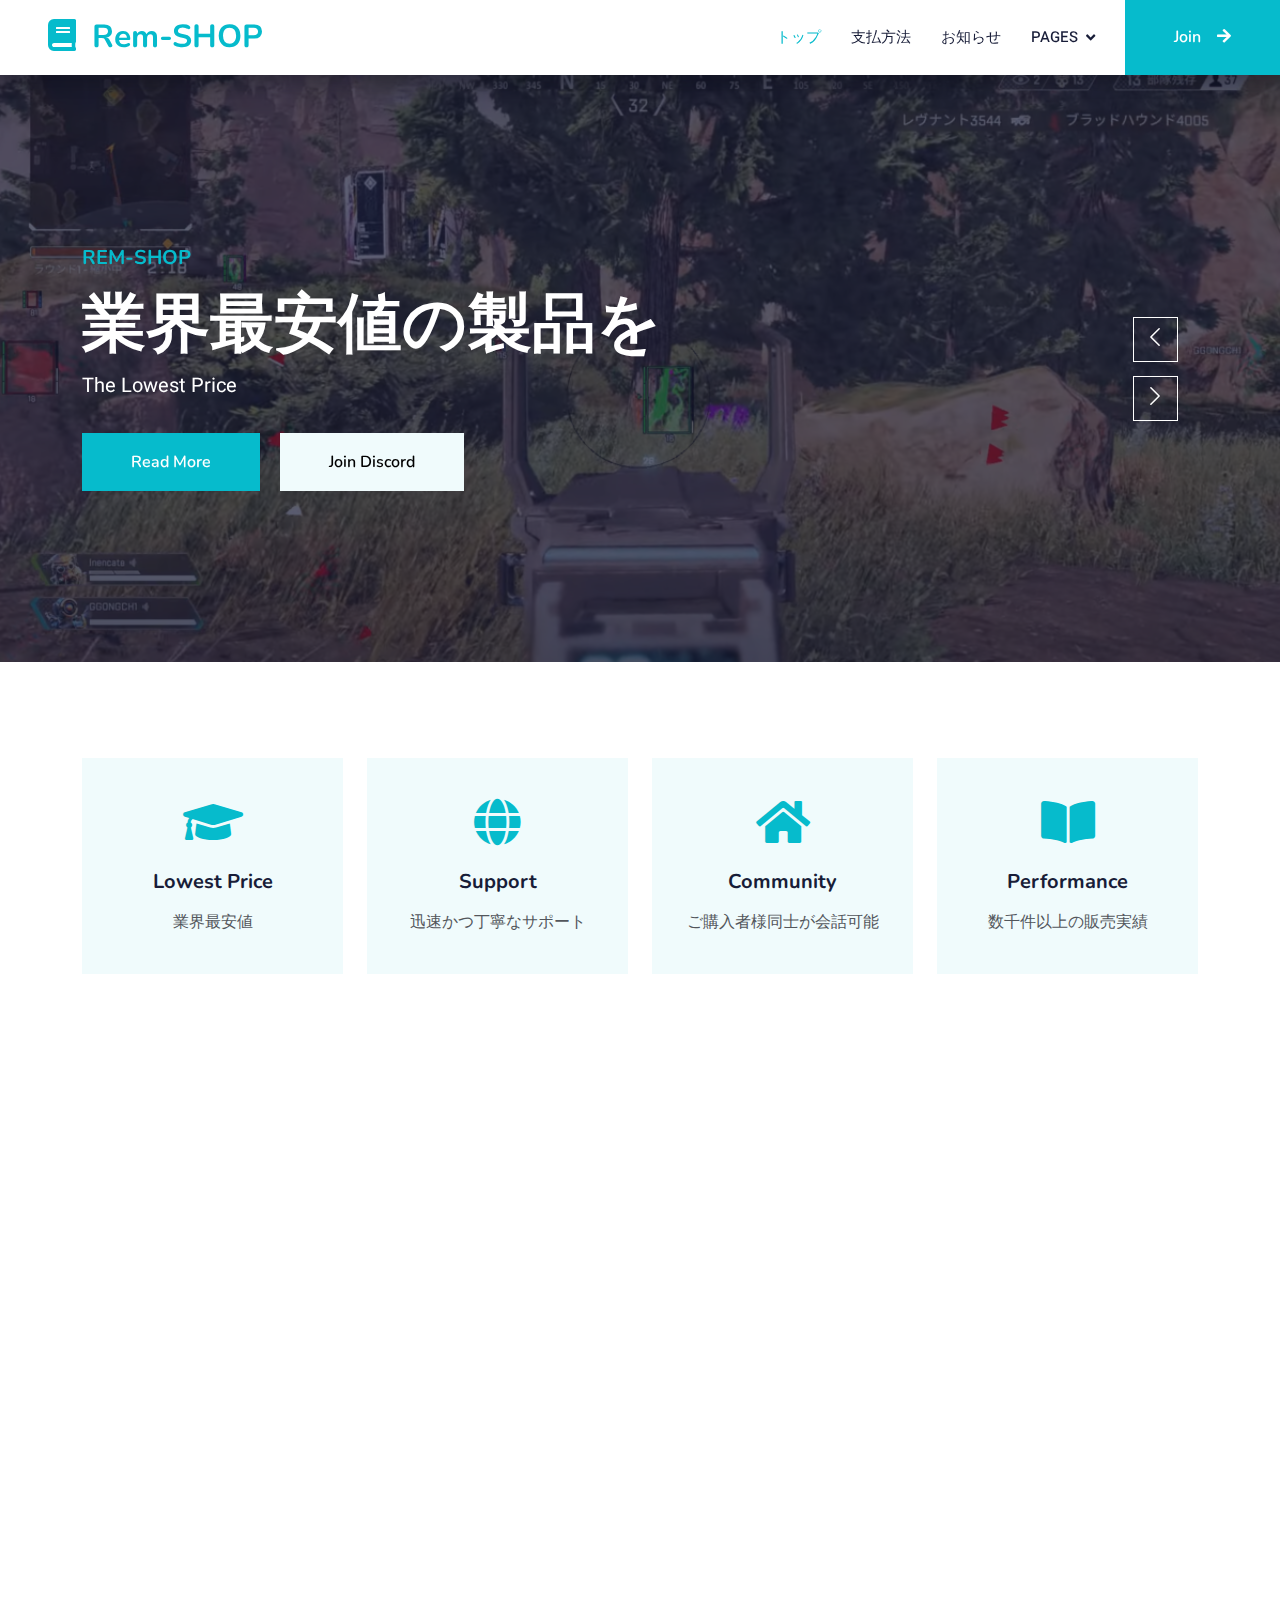
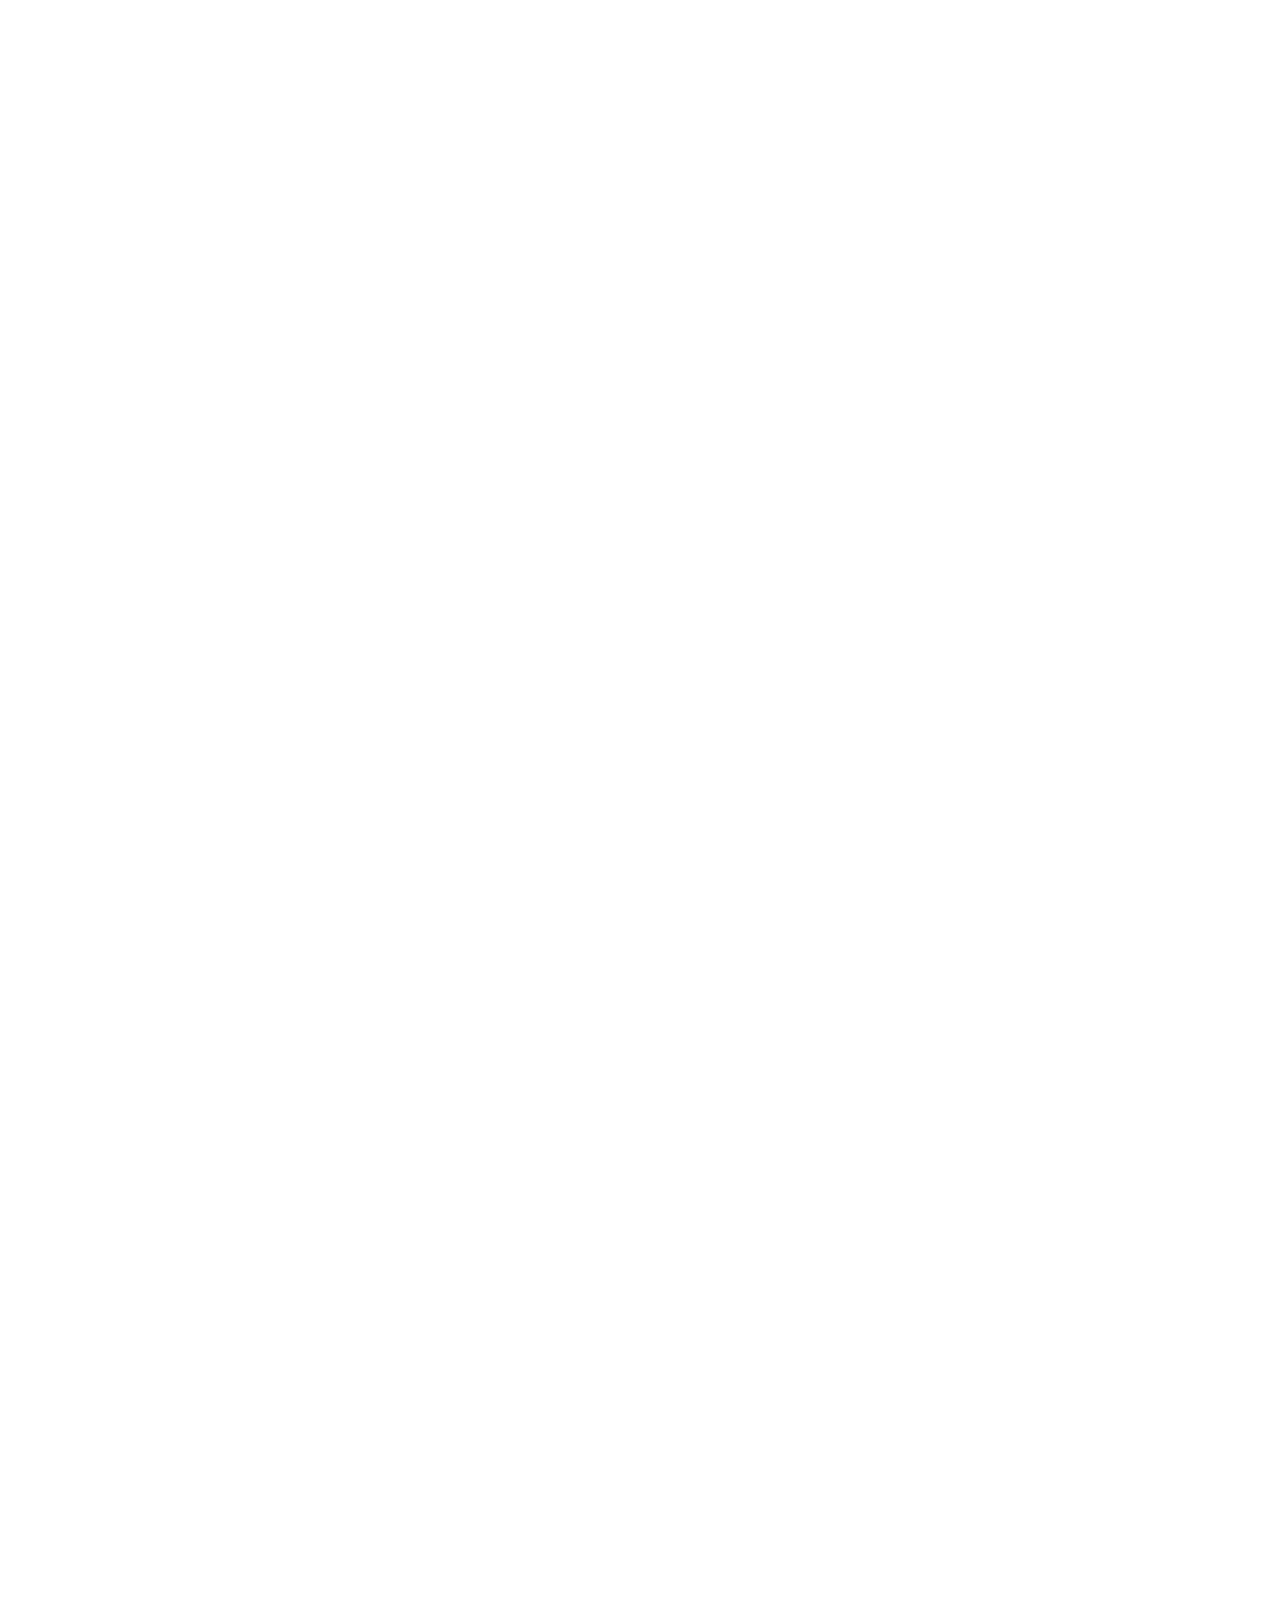
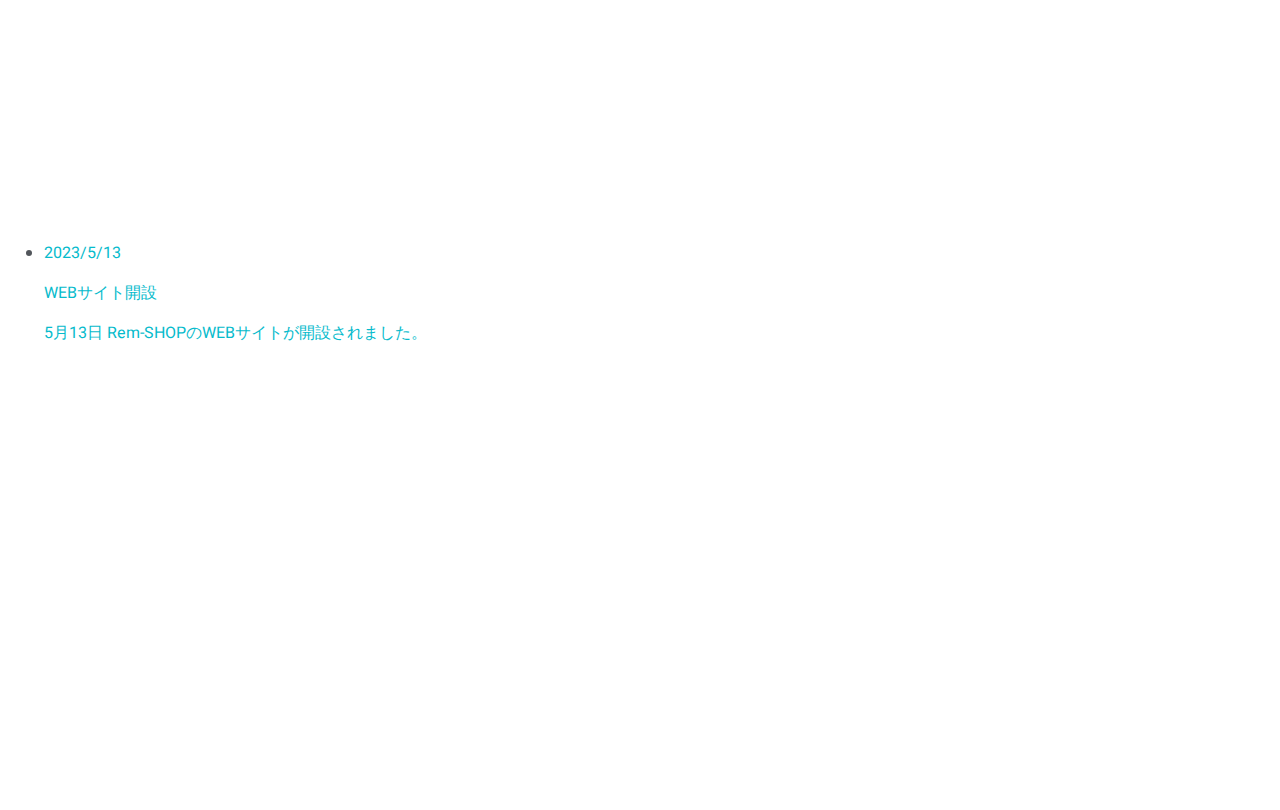
==== index.html @ 57b0377a "dada" ====
<!DOCTYPE html>
<html lang="jp">

<head>
    <meta charset="utf-8">
    <title>Rem-SHOP</title>
    <meta content="width=device-width, initial-scale=1.0" name="viewport">
    <meta content="" name="keywords">
    <meta content="" name="description">
    <!-- Favicon -->
    <link href="img/favicon.ico" rel="icon">

    <!-- Google Web Fonts -->
    <link rel="preconnect" href="https://fonts.googleapis.com">
    <link rel="preconnect" href="https://fonts.gstatic.com" crossorigin>
    <link href="https://fonts.googleapis.com/css2?family=Heebo:wght@400;500;600&family=Nunito:wght@600;700;800&display=swap" rel="stylesheet">

    <!-- Icon Font Stylesheet -->
    <link href="https://cdnjs.cloudflare.com/ajax/libs/font-awesome/5.10.0/css/all.min.css" rel="stylesheet">
    <link href="https://cdn.jsdelivr.net/npm/bootstrap-icons@1.4.1/font/bootstrap-icons.css" rel="stylesheet">

    <!-- Libraries Stylesheet -->
    <link href="lib/animate/animate.min.css" rel="stylesheet">
    <link href="lib/owlcarousel/assets/owl.carousel.min.css" rel="stylesheet">

    <!-- Customized Bootstrap Stylesheet -->
    <link href="css/bootstrap.min.css" rel="stylesheet">

    <!-- Template Stylesheet -->
    <link href="css/style.css" rel="stylesheet">
</head>

<body>
    <!-- Spinner Start -->
    <div id="spinner" class="show bg-white position-fixed translate-middle w-100 vh-100 top-50 start-50 d-flex align-items-center justify-content-center">
        <div class="spinner-border text-primary" style="width: 3rem; height: 3rem;" role="status">
            <span class="sr-only">Loading...</span>
        </div>
    </div>
    <!-- Spinner End -->


    <!-- Navbar Start -->
    <nav class="navbar navbar-expand-lg bg-white navbar-light shadow sticky-top p-0">
        <a href="index.html" class="navbar-brand d-flex align-items-center px-4 px-lg-5">
            <h2 class="m-0 text-primary"><i class="fa fa-book me-3"></i>Rem-SHOP</h2>
        </a>
        <button type="button" class="navbar-toggler me-4" data-bs-toggle="collapse" data-bs-target="#navbarCollapse">
            <span class="navbar-toggler-icon"></span>
        </button>
        <div class="collapse navbar-collapse" id="navbarCollapse">
            <div class="navbar-nav ms-auto p-4 p-lg-0">
                <a href="index.html" class="nav-item nav-link active">トップ</a>
                <a href="about.html" class="nav-item nav-link">支払方法</a>
                <a href="announcement.html" class="nav-item nav-link">お知らせ</a>
                <div class="nav-item dropdown">
                    <a href="#" class="nav-link dropdown-toggle" data-bs-toggle="dropdown">Pages</a>
                    <div class="dropdown-menu fade-down m-0">
                        <a href="team.html" class="dropdown-item">Our Team</a>
                        <a href="testimonial.html" class="dropdown-item">Testimonial</a>
                        <a href="404.html" class="dropdown-item">404 Page</a>
                    </div>
                </div>
            </div>
            <a href="https://t.co/E3mQEbNzHs" class="btn btn-primary py-4 px-lg-5 d-none d-lg-block">Join<i class="fa fa-arrow-right ms-3"></i></a>
        </div>
    </nav>
    <!-- Navbar End -->


    <!-- Carousel Start -->
    <div class="container-fluid p-0 mb-5">
        <div class="owl-carousel header-carousel position-relative">
            <div class="owl-carousel-item position-relative">
                <img class="img-fluid" src="img/20210104195201.png" alt="">
                <div class="position-absolute top-0 start-0 w-100 h-100 d-flex align-items-center" style="background: rgba(24, 29, 56, .7);">
                    <div class="container">
                        <div class="row justify-content-start">
                            <div class="col-sm-10 col-lg-8">
                                <h5 class="text-primary text-uppercase mb-3 animated slideInDown">Rem-SHOP</h5>
                                <h1 class="display-3 text-white animated slideInDown">業界最安値の製品を</h1>
                                <p class="fs-5 text-white mb-4 pb-2">The Lowest Price</p>
                                <a href="" class="btn btn-primary py-md-3 px-md-5 me-3 animated slideInLeft">Read More</a>
                                <a href="https://t.co/E3mQEbNzHs" class="btn btn-light py-md-3 px-md-5 animated slideInRight">Join Discord</a>
                            </div>
                        </div>
                    </div>
                </div>
            </div>
            <div class="owl-carousel-item position-relative">
                <img class="img-fluid" src="img/iOS.png" alt="">
                <div class="position-absolute top-0 start-0 w-100 h-100 d-flex align-items-center" style="background: rgba(24, 29, 56, .7);">
                    <div class="container">
                        <div class="row justify-content-start">
                            <div class="col-sm-10 col-lg-8">
                                <h5 class="text-primary text-uppercase mb-3 animated slideInDown">Rem-SHOP</h5>
                                <h1 class="display-3 text-white animated slideInDown">数千件以上の販売実績</h1>
                                <p class="fs-5 text-white mb-4 pb-2">Over thousands of Performances</p>
                                <a href="https://t.co/E3mQEbNzHs" class="btn btn-primary py-md-3 px-md-5 me-3 animated slideInLeft">Read More</a>
                                <a href="https://t.co/E3mQEbNzHs" class="btn btn-light py-md-3 px-md-5 animated slideInRight">Join Discord</a>
                            </div>
                        </div>
                    </div>
                </div>
            </div>
        </div>
    </div>
    <!-- Carousel End -->


    <!-- Service Start -->
    <div class="container-xxl py-5">
        <div class="container">
            <div class="row g-4">
                <div class="col-lg-3 col-sm-6 wow fadeInUp" data-wow-delay="0.1s">
                    <div class="service-item text-center pt-3">
                        <div class="p-4">
                            <i class="fa fa-3x fa-graduation-cap text-primary mb-4"></i>
                            <h5 class="mb-3">Lowest Price</h5>
                            <p>業界最安値</p>
                        </div>
                    </div>
                </div>
                <div class="col-lg-3 col-sm-6 wow fadeInUp" data-wow-delay="0.3s">
                    <div class="service-item text-center pt-3">
                        <div class="p-4">
                            <i class="fa fa-3x fa-globe text-primary mb-4"></i>
                            <h5 class="mb-3">Support</h5>
                            <p>迅速かつ丁寧なサポート</p>
                        </div>
                    </div>
                </div>
                <div class="col-lg-3 col-sm-6 wow fadeInUp" data-wow-delay="0.5s">
                    <div class="service-item text-center pt-3">
                        <div class="p-4">
                            <i class="fa fa-3x fa-home text-primary mb-4"></i>
                            <h5 class="mb-3">Community</h5>
                            <p>ご購入者様同士が会話可能</p>
                        </div>
                    </div>
                </div>
                <div class="col-lg-3 col-sm-6 wow fadeInUp" data-wow-delay="0.7s">
                    <div class="service-item text-center pt-3">
                        <div class="p-4">
                            <i class="fa fa-3x fa-book-open text-primary mb-4"></i>
                            <h5 class="mb-3">Performance</h5>
                            <p>数千件以上の販売実績</p>
                        </div>
                    </div>
                </div>
            </div>
        </div>
    </div>
    <!-- Service End -->


    <!-- About Start -->
    <div class="container-xxl py-5">
        <div class="container">
            <div class="row g-5">
                <div class="col-lg-6 wow fadeInUp" data-wow-delay="0.1s" style="min-height: 400px;">
                    <div class="position-relative h-100">
                        <img class="img-fluid position-absolute w-100 h-100" src="img/about.jpg" alt="" style="object-fit: cover;">
                    </div>
                </div>
                <div class="col-lg-6 wow fadeInUp" data-wow-delay="0.3s">
                    <h6 class="section-title bg-white text-start text-primary pe-3">Feature</h6>
                    <h1 class="mb-4">Rem SHOPへようこそ</h1>
                    <p class="mb-4">Rem-SHOPの強み</p>
                    <div class="row gy-2 gx-4 mb-4">
                        <div class="col-sm-6">
                            <p class="mb-0"><i class="fa fa-arrow-right text-primary me-2"></i>業界最安値の製品</p>
                        </div>
                        <div class="col-sm-6">
                            <p class="mb-0"><i class="fa fa-arrow-right text-primary me-2"></i>迅速な対応</p>
                        </div>
                        <div class="col-sm-6">
                            <p class="mb-0"><i class="fa fa-arrow-right text-primary me-2"></i>数千件の実績</p>
                        <div class="col-sm-6">
                        </div>
                    </div>
                    <a class="btn btn-primary py-3 px-5 mt-2" href="https://t.co/E3mQEbNzHs">Read More</a>
                </div>
            </div>
        </div>
    </div>
    <!-- About End -->


    <!-- Categories Start -->
    <div class="container-xxl py-5 category">
        <div class="container">
            <div class="text-center wow fadeInUp" data-wow-delay="0.1s">
                <h6 class="section-title bg-white text-center text-primary px-3">Type</h6>
                <h1 class="mb-5">主な製品一覧</h1>
            </div>
            <div class="row g-3">
                <div class="col-lg-7 col-md-6">
                    <div class="row g-3">
                        <div class="col-lg-12 col-md-12 wow zoomIn" data-wow-delay="0.1s">
                            <a class="position-relative d-block overflow-hidden" href="https://t.co/E3mQEbNzHs">
                                <img class="img-fluid" src="img/Cola.png" alt="">
                                <div class="bg-white text-center position-absolute bottom-0 end-0 py-2 px-3" style="margin: 1px;">
                                    <h5 class="m-0">Cola</h5>
                                    <small class="text-primary">No.1</small>
                                </div>
                            </a>
                        </div>
                        <div class="col-lg-6 col-md-12 wow zoomIn" data-wow-delay="0.3s">
                            <a class="position-relative d-block overflow-hidden" href="https://t.co/E3mQEbNzHs">
                                <img class="img-fluid" src="img/20230411_040228000_iOS.png" alt="">
                                <div class="bg-white text-center position-absolute bottom-0 end-0 py-2 px-3" style="margin: 1px;">
                                    <h5 class="m-0">Rem-Pro</h5>
                                    <small class="text-primary">High Power</small>
                                </div>
                            </a>
                        </div>
                        <div class="col-lg-6 col-md-12 wow zoomIn" data-wow-delay="0.5s">
                            <a class="position-relative d-block overflow-hidden" href="https://t.co/E3mQEbNzHs">
                                <img class="img-fluid" src="img/kl-サムネ.jpg" alt="">
                                <div class="bg-white text-center position-absolute bottom-0 end-0 py-2 px-3" style="margin: 1px;">
                                    <h5 class="m-0">Klar-Full</h5>
                                    <small class="text-primary">Spoofer</small>
                                </div>
                            </a>
                        </div>
                    </div>
                </div>
                <div class="col-lg-5 col-md-6 wow zoomIn" data-wow-delay="0.7s" style="min-height: 350px;">
                    <a class="position-relative d-block h-100 overflow-hidden" href="https://t.co/E3mQEbNzHs">
                        <img class="img-fluid position-absolute w-100 h-100" src="img/cl_val.png" alt="" style="object-fit: cover;">
                        <div class="bg-white text-center position-absolute bottom-0 end-0 py-2 px-3" style="margin:  1px;">
                            <h5 class="m-0">Val-CL</h5>
                            <small class="text-primary">Valorant</small>
                        </div>
                    </a>
                </div>
            </div>
        </div>
    </div>
    <!-- Categories Start -->


    
    <!-- Team Start -->
    <div class="container-xxl py-5">
        <div class="container">
            <div class="text-center wow fadeInUp" data-wow-delay="0.1s">
                <h6 class="section-title bg-white text-center text-primary px-3">スタッフ紹介</h6>
                <h1 class="mb-5">Rem-SHOP Staff</h1>
            </div>
            <div class="row g-4">
                <div class="col-lg-3 col-md-6 wow fadeInUp" data-wow-delay="0.1s">
                    <div class="team-item bg-light">
                        <div class="overflow-hidden">
                            <img class="img-fluid" src="img/team-1.jpg" alt="">
                        </div>
                        <div class="position-relative d-flex justify-content-center" style="margin-top: -23px;">
                            <div class="bg-light d-flex justify-content-center pt-2 px-1">
                            </div>
                        </div>
                        <div class="text-center p-4">
                            <h5 class="mb-0">Instructor Name</h5>
                            <small>Designation</small>
                        </div>
                    </div>
                </div>
                <div class="col-lg-3 col-md-6 wow fadeInUp" data-wow-delay="0.3s">
                    <div class="team-item bg-light">
                        <div class="overflow-hidden">
                            <img class="img-fluid" src="img/YT_K6WY0_400x400.jpg" alt="">
                        </div>
                        <div class="position-relative d-flex justify-content-center" style="margin-top: -23px;">
                            <div class="bg-light d-flex justify-content-center pt-2 px-1">
                                <a class="btn btn-sm-square btn-primary mx-1" href="https://twitter.com/REM10023"><i class="fab fa-twitter"></i></a>
                            </div>
                        </div>
                        <div class="text-center p-4">
                            <h5 class="mb-0">Rem</h5>
                            <small>Admin</small>
                        </div>
                    </div>
                </div>
                <div class="col-lg-3 col-md-6 wow fadeInUp" data-wow-delay="0.5s">
                    <div class="team-item bg-light">
                        <div class="overflow-hidden">
                            <img class="img-fluid" src="img/L8CVM-99_400x400.jpg" alt="">
                        </div>
                        <div class="position-relative d-flex justify-content-center" style="margin-top: -23px;">
                            <div class="bg-light d-flex justify-content-center pt-2 px-1">
                                <a class="btn btn-sm-square btn-primary mx-1" href="https://twitter.com/shParadise1"><i class="fab fa-twitter"></i></a>
                            </div>
                        </div>
                        <div class="text-center p-4">
                            <h5 class="mb-0">USER</h5>
                            <small>Staff</small>
                        </div>
                    </div>
                </div>
                <div class="col-lg-3 col-md-6 wow fadeInUp" data-wow-delay="0.7s">
                    <div class="team-item bg-light">
                        <div class="overflow-hidden">
                            <img class="img-fluid" src="img/team-4.jpg" alt="">
                        </div>
                        <div class="position-relative d-flex justify-content-center" style="margin-top: -23px;">
                            <div class="bg-light d-flex justify-content-center pt-2 px-1">
                            </div>
                        </div>
                        <div class="text-center p-4">
                            <h5 class="mb-0">Instructor Name</h5>
                            <small>Designation</small>
                        </div>
                    </div>
                </div>
            </div>
        </div>
    </div>
    <!-- Team End -->


    <!-- Testimonial Start -->
    <div class="container-xxl py-5 wow fadeInUp" data-wow-delay="0.1s">
        <div class="container">
            <div class="text-center">
                <h6 class="section-title bg-white text-center text-primary px-3">Testimonial</h6>
                <h1 class="mb-5">購入者の声</h1>
            </div>
            <div class="owl-carousel testimonial-carousel position-relative">
                <div class="testimonial-item text-center">
                    <img class="border rounded-circle p-2 mx-auto mb-3" src="img/blie.jpg" style="width: 80px; height: 80px;">
                    <h5 class="mb-0">anonymous</h5>
                    <p>Rem-Pro</p>
                    <div class="testimonial-text bg-light text-center p-4">
                    <p class="mb-0">動作もサクサクで使いやすいです！</p>
                    </div>
                </div>
                <div class="testimonial-item text-center">
                    <img class="border rounded-circle p-2 mx-auto mb-3" src="img/red.jpg" style="width: 80px; height: 80px;">
                    <h5 class="mb-0">anonymous</h5>
                    <p>Cola</p>
                    <div class="testimonial-text bg-light text-center p-4">
                    <p class="mb-0">対応早いです！ありがとうございました</p>
                    </div>
                </div>
                <div class="testimonial-item text-center">
                    <img class="border rounded-circle p-2 mx-auto mb-3" src="img/pink.jpg" style="width: 80px; height: 80px;">
                    <h5 class="mb-0">anonymous</h5>
                    <p>sphynxvn</p>
                    <div class="testimonial-text bg-light text-center p-4">
                    <p class="mb-0">無事使用できました！ありがとうございました！</p>
                    </div>
                </div>
                <div class="testimonial-item text-center">
                    <img class="border rounded-circle p-2 mx-auto mb-3" src="img/green.jpg" style="width: 80px; height: 80px;">
                    <h5 class="mb-0">anonymous</h5>
                    <p>20Lv account</p>
                    <div class="testimonial-text bg-light text-center p-4">
                    <p class="mb-0">しっかりパック等あるのでおすすめです！</p>
                    </div>
                </div>
            </div>
        </div>
    </div>
    <!-- Testimonial End -->
        
    <ul class="news-list">
        <li class="item">
            <a href="announcement.html">
                <p class="date">2023/5/13</p>
                <p class="category"><span>WEBサイト開設</span></p>
                <p class="title">5月13日 Rem-SHOPのWEBサイトが開設されました。</p>
            </a>
        </li>
    </ul>
    <!-- Footer Start -->
    <div class="container-fluid bg-dark text-light footer pt-5 mt-5 wow fadeIn" data-wow-delay="0.1s">
        <div class="container py-5">
            <div class="row g-5">
                <div class="col-lg-3 col-md-6">
                    <h4 class="text-white mb-3">Quick Link</h4>
                    <a class="btn btn-link" href="about.html">支払方法</a>
                    <a class="btn btn-link" href="discord.gg/kyZmy9dxrU">Discord</a>
                </div>
                <div class="col-lg-3 col-md-6">
                    <h4 class="text-white mb-3">Contact</h4>
                    <div class="d-flex pt-2">
                        <a class="btn btn-outline-light btn-social" href="https://twitter.com/REM10023"><i class="fab fa-twitter"></i></a>
                    </div>
                </div>
        <div class="container">
            <div class="copyright">
                <div class="row">
                    <div class="col-md-6 text-center text-md-start mb-3 mb-md-0">
                        &copy; <a class="border-bottom" href="#">Your Site Name</a>, All Right Reserved.

                        <!--/*** This template is free as long as you keep the footer author’s credit link/attribution link/backlink. If you'd like to use the template without the footer author’s credit link/attribution link/backlink, you can purchase the Credit Removal License from "https://htmlcodex.com/credit-removal". Thank you for your support. ***/-->
                        Designed By <a class="border-bottom" href="https://htmlcodex.com">HTML Codex</a>
                    </div>
                    <div class="col-md-6 text-center text-md-end">
                        <div class="footer-menu">
                            <a href="">Home</a>
                            <a href="">Cookies</a>
                            <a href="">Help</a>
                            <a href="">FQAs</a>
                        </div>
                    </div>
                </div>
            </div>
        </div>
    </div>
    <!-- Footer End -->


    <!-- Back to Top -->
    <a href="#" class="btn btn-lg btn-primary btn-lg-square back-to-top"><i class="bi bi-arrow-up"></i></a>


    <!-- JavaScript Libraries -->
    <script src="https://code.jquery.com/jquery-3.4.1.min.js"></script>
    <script src="https://cdn.jsdelivr.net/npm/bootstrap@5.0.0/dist/js/bootstrap.bundle.min.js"></script>
    <script src="lib/wow/wow.min.js"></script>
    <script src="lib/easing/easing.min.js"></script>
    <script src="lib/waypoints/waypoints.min.js"></script>
    <script src="lib/owlcarousel/owl.carousel.min.js"></script>

    <!-- Template Javascript -->
    <script src="js/main.js"></script>
</body>

</html>
---- css/style.css ----
/********** Template CSS **********/


:root {
    --primary: #06BBCC;
    --light: #F0FBFC;
    --dark: #181d38;
}

.fw-medium {
    font-weight: 600 !important;
}

.fw-semi-bold {
    font-weight: 700 !important;
}

.back-to-top {
    position: fixed;
    display: none;
    right: 45px;
    bottom: 45px;
    z-index: 99;
}


/*** Spinner ***/
#spinner {
    opacity: 0;
    visibility: hidden;
    transition: opacity .5s ease-out, visibility 0s linear .5s;
    z-index: 99999;
}

#spinner.show {
    transition: opacity .5s ease-out, visibility 0s linear 0s;
    visibility: visible;
    opacity: 1;
}


/*** Button ***/
.btn {
    font-family: 'Nunito', sans-serif;
    font-weight: 600;
    transition: .5s;
}

.btn.btn-primary,
.btn.btn-secondary {
    color: #FFFFFF;
}

.btn-square {
    width: 38px;
    height: 38px;
}

.btn-sm-square {
    width: 32px;
    height: 32px;
}

.btn-lg-square {
    width: 48px;
    height: 48px;
}

.btn-square,
.btn-sm-square,
.btn-lg-square {
    padding: 0;
    display: flex;
    align-items: center;
    justify-content: center;
    font-weight: normal;
    border-radius: 0px;
}


/*** Navbar ***/
.navbar .dropdown-toggle::after {
    border: none;
    content: "\f107";
    font-family: "Font Awesome 5 Free";
    font-weight: 900;
    vertical-align: middle;
    margin-left: 8px;
}

.navbar-light .navbar-nav .nav-link {
    margin-right: 30px;
    padding: 25px 0;
    color: #FFFFFF;
    font-size: 15px;
    text-transform: uppercase;
    outline: none;
}

.navbar-light .navbar-nav .nav-link:hover,
.navbar-light .navbar-nav .nav-link.active {
    color: var(--primary);
}

@media (max-width: 991.98px) {
    .navbar-light .navbar-nav .nav-link  {
        margin-right: 0;
        padding: 10px 0;
    }

    .navbar-light .navbar-nav {
        border-top: 1px solid #EEEEEE;
    }
}

.navbar-light .navbar-brand,
.navbar-light a.btn {
    height: 75px;
}

.navbar-light .navbar-nav .nav-link {
    color: var(--dark);
    font-weight: 500;
}

.navbar-light.sticky-top {
    top: -100px;
    transition: .5s;
}

@media (min-width: 992px) {
    .navbar .nav-item .dropdown-menu {
        display: block;
        margin-top: 0;
        opacity: 0;
        visibility: hidden;
        transition: .5s;
    }

    .navbar .dropdown-menu.fade-down {
        top: 100%;
        transform: rotateX(-75deg);
        transform-origin: 0% 0%;
    }

    .navbar .nav-item:hover .dropdown-menu {
        top: 100%;
        transform: rotateX(0deg);
        visibility: visible;
        transition: .5s;
        opacity: 1;
    }
}


/*** Header carousel ***/
@media (max-width: 768px) {
    .header-carousel .owl-carousel-item {
        position: relative;
        min-height: 500px;
    }
    
    .header-carousel .owl-carousel-item img {
        position: absolute;
        width: 100%;
        height: 100%;
        object-fit: cover;
    }
}

.header-carousel .owl-nav {
    position: absolute;
    top: 50%;
    right: 8%;
    transform: translateY(-50%);
    display: flex;
    flex-direction: column;
}

.header-carousel .owl-nav .owl-prev,
.header-carousel .owl-nav .owl-next {
    margin: 7px 0;
    width: 45px;
    height: 45px;
    display: flex;
    align-items: center;
    justify-content: center;
    color: #FFFFFF;
    background: transparent;
    border: 1px solid #FFFFFF;
    font-size: 22px;
    transition: .5s;
}

.header-carousel .owl-nav .owl-prev:hover,
.header-carousel .owl-nav .owl-next:hover {
    background: var(--primary);
    border-color: var(--primary);
}

.page-header {
    background: linear-gradient(rgba(24, 29, 56, .7), rgba(24, 29, 56, .7)), url(../img/carousel-1.jpg);
    background-position: center center;
    background-repeat: no-repeat;
    background-size: cover;
}

.page-header-inner {
    background: rgba(15, 23, 43, .7);
}

.breadcrumb-item + .breadcrumb-item::before {
    color: var(--light);
}


/*** Section Title ***/
.section-title {
    position: relative;
    display: inline-block;
    text-transform: uppercase;
}

.section-title::before {
    position: absolute;
    content: "";
    width: calc(100% + 80px);
    height: 2px;
    top: 4px;
    left: -40px;
    background: var(--primary);
    z-index: -1;
}

.section-title::after {
    position: absolute;
    content: "";
    width: calc(100% + 120px);
    height: 2px;
    bottom: 5px;
    left: -60px;
    background: var(--primary);
    z-index: -1;
}

.section-title.text-start::before {
    width: calc(100% + 40px);
    left: 0;
}

.section-title.text-start::after {
    width: calc(100% + 60px);
    left: 0;
}


/*** Service ***/
.service-item {
    background: var(--light);
    transition: .5s;
}

.service-item:hover {
    margin-top: -10px;
    background: var(--primary);
}

.service-item * {
    transition: .5s;
}

.service-item:hover * {
    color: var(--light) !important;
}


/*** Categories & Courses ***/
.category img,
.course-item img {
    transition: .5s;
}

.category a:hover img,
.course-item:hover img {
    transform: scale(1.1);
}


/*** Team ***/
.team-item img {
    transition: .5s;
}

.team-item:hover img {
    transform: scale(1.1);
}


/*** Testimonial ***/
.testimonial-carousel::before {
    position: absolute;
    content: "";
    top: 0;
    left: 0;
    height: 100%;
    width: 0;
    background: linear-gradient(to right, rgba(255, 255, 255, 1) 0%, rgba(255, 255, 255, 0) 100%);
    z-index: 1;
}

.testimonial-carousel::after {
    position: absolute;
    content: "";
    top: 0;
    right: 0;
    height: 100%;
    width: 0;
    background: linear-gradient(to left, rgba(255, 255, 255, 1) 0%, rgba(255, 255, 255, 0) 100%);
    z-index: 1;
}

@media (min-width: 768px) {
    .testimonial-carousel::before,
    .testimonial-carousel::after {
        width: 200px;
    }
}

@media (min-width: 992px) {
    .testimonial-carousel::before,
    .testimonial-carousel::after {
        width: 300px;
    }
}

.testimonial-carousel .owl-item .testimonial-text,
.testimonial-carousel .owl-item.center .testimonial-text * {
    transition: .5s;
}

.testimonial-carousel .owl-item.center .testimonial-text {
    background: var(--primary) !important;
}

.testimonial-carousel .owl-item.center .testimonial-text * {
    color: #FFFFFF !important;
}

.testimonial-carousel .owl-dots {
    margin-top: 24px;
    display: flex;
    align-items: flex-end;
    justify-content: center;
}

.testimonial-carousel .owl-dot {
    position: relative;
    display: inline-block;
    margin: 0 5px;
    width: 15px;
    height: 15px;
    border: 1px solid #CCCCCC;
    transition: .5s;
}

.testimonial-carousel .owl-dot.active {
    background: var(--primary);
    border-color: var(--primary);
}


/*** Footer ***/
.footer .btn.btn-social {
    margin-right: 5px;
    width: 35px;
    height: 35px;
    display: flex;
    align-items: center;
    justify-content: center;
    color: var(--light);
    font-weight: normal;
    border: 1px solid #FFFFFF;
    border-radius: 35px;
    transition: .3s;
}

.footer .btn.btn-social:hover {
    color: var(--primary);
}

.footer .btn.btn-link {
    display: block;
    margin-bottom: 5px;
    padding: 0;
    text-align: left;
    color: #FFFFFF;
    font-size: 15px;
    font-weight: normal;
    text-transform: capitalize;
    transition: .3s;
}

.footer .btn.btn-link::before {
    position: relative;
    content: "\f105";
    font-family: "Font Awesome 5 Free";
    font-weight: 900;
    margin-right: 10px;
}

.footer .btn.btn-link:hover {
    letter-spacing: 1px;
    box-shadow: none;
}

.footer .copyright {
    padding: 25px 0;
    font-size: 15px;
    border-top: 1px solid rgba(256, 256, 256, .1);
}

.footer .copyright a {
    color: var(--light);
}

.footer .footer-menu a {
    margin-right: 15px;
    padding-right: 15px;
    border-right: 1px solid rgba(255, 255, 255, .1);
}

.footer .footer-menu a:last-child {
    margin-right: 0;
    padding-right: 0;
    border-right: none;
}
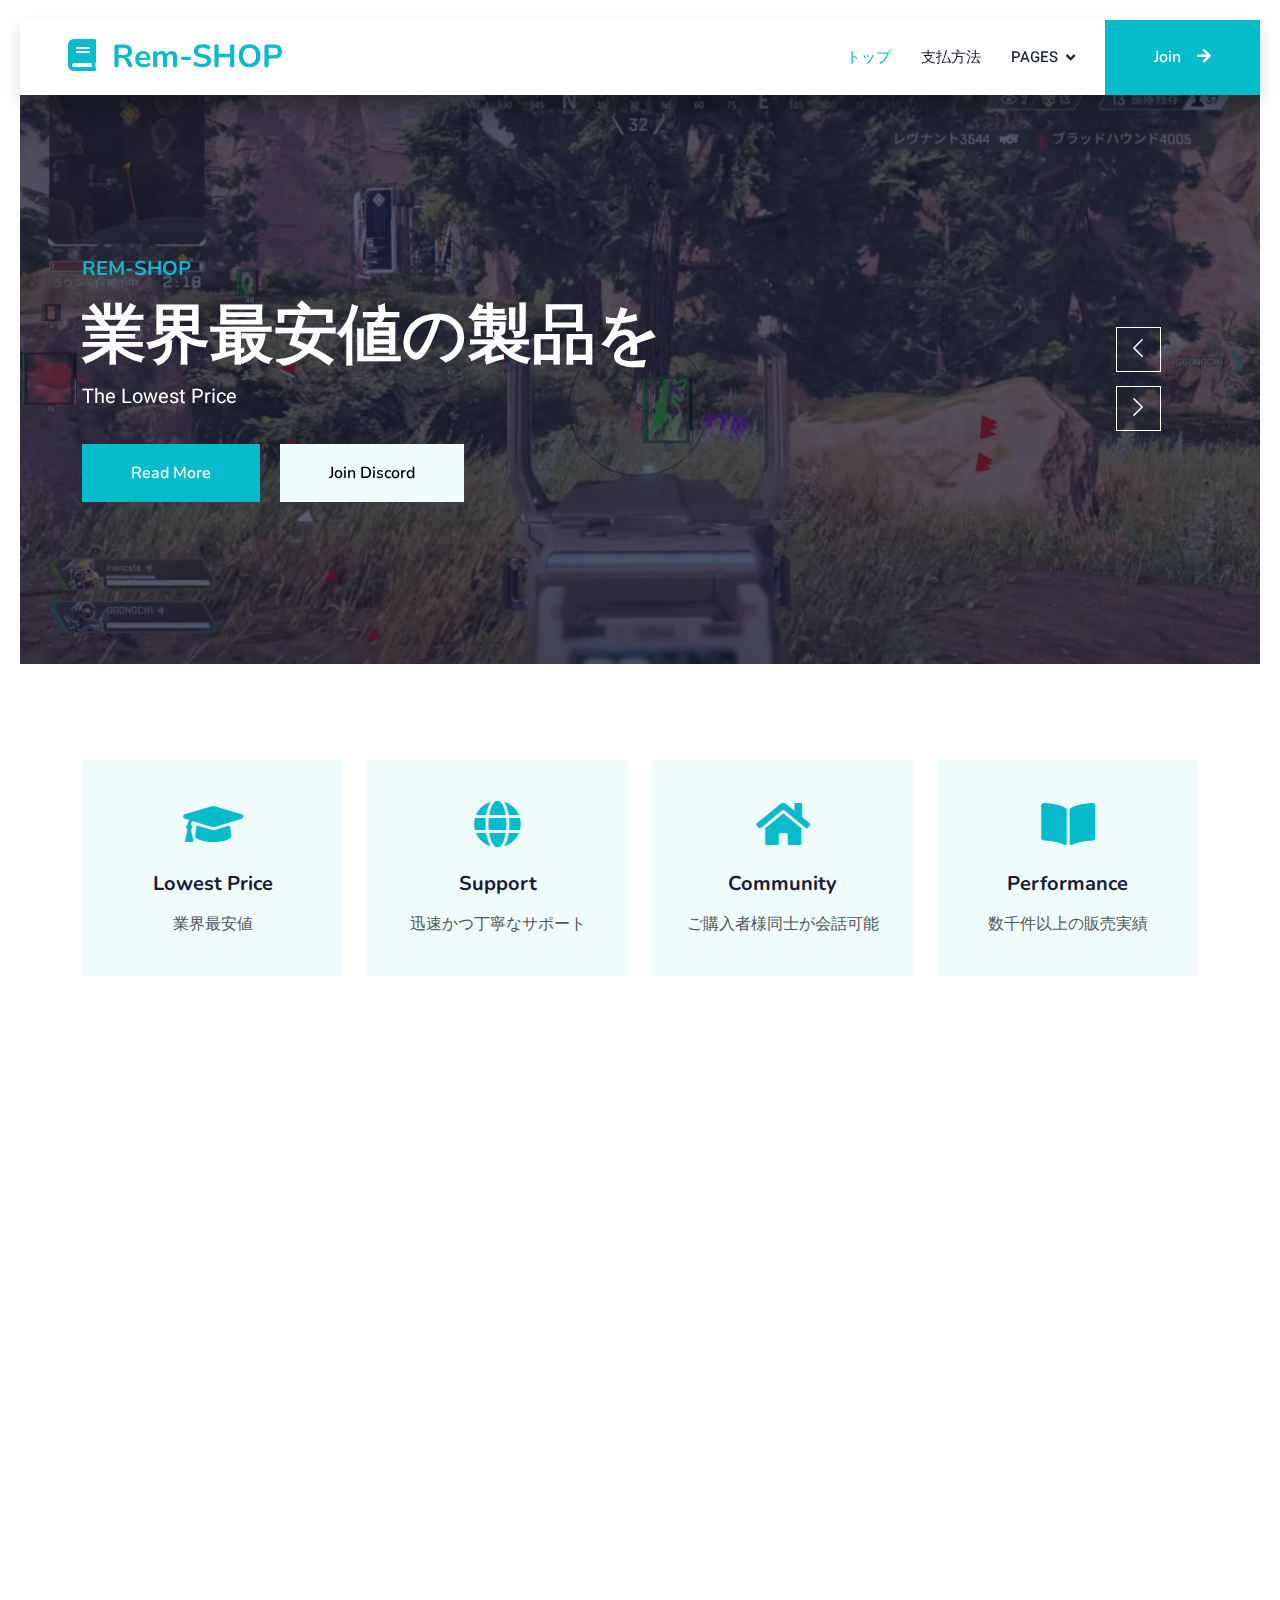
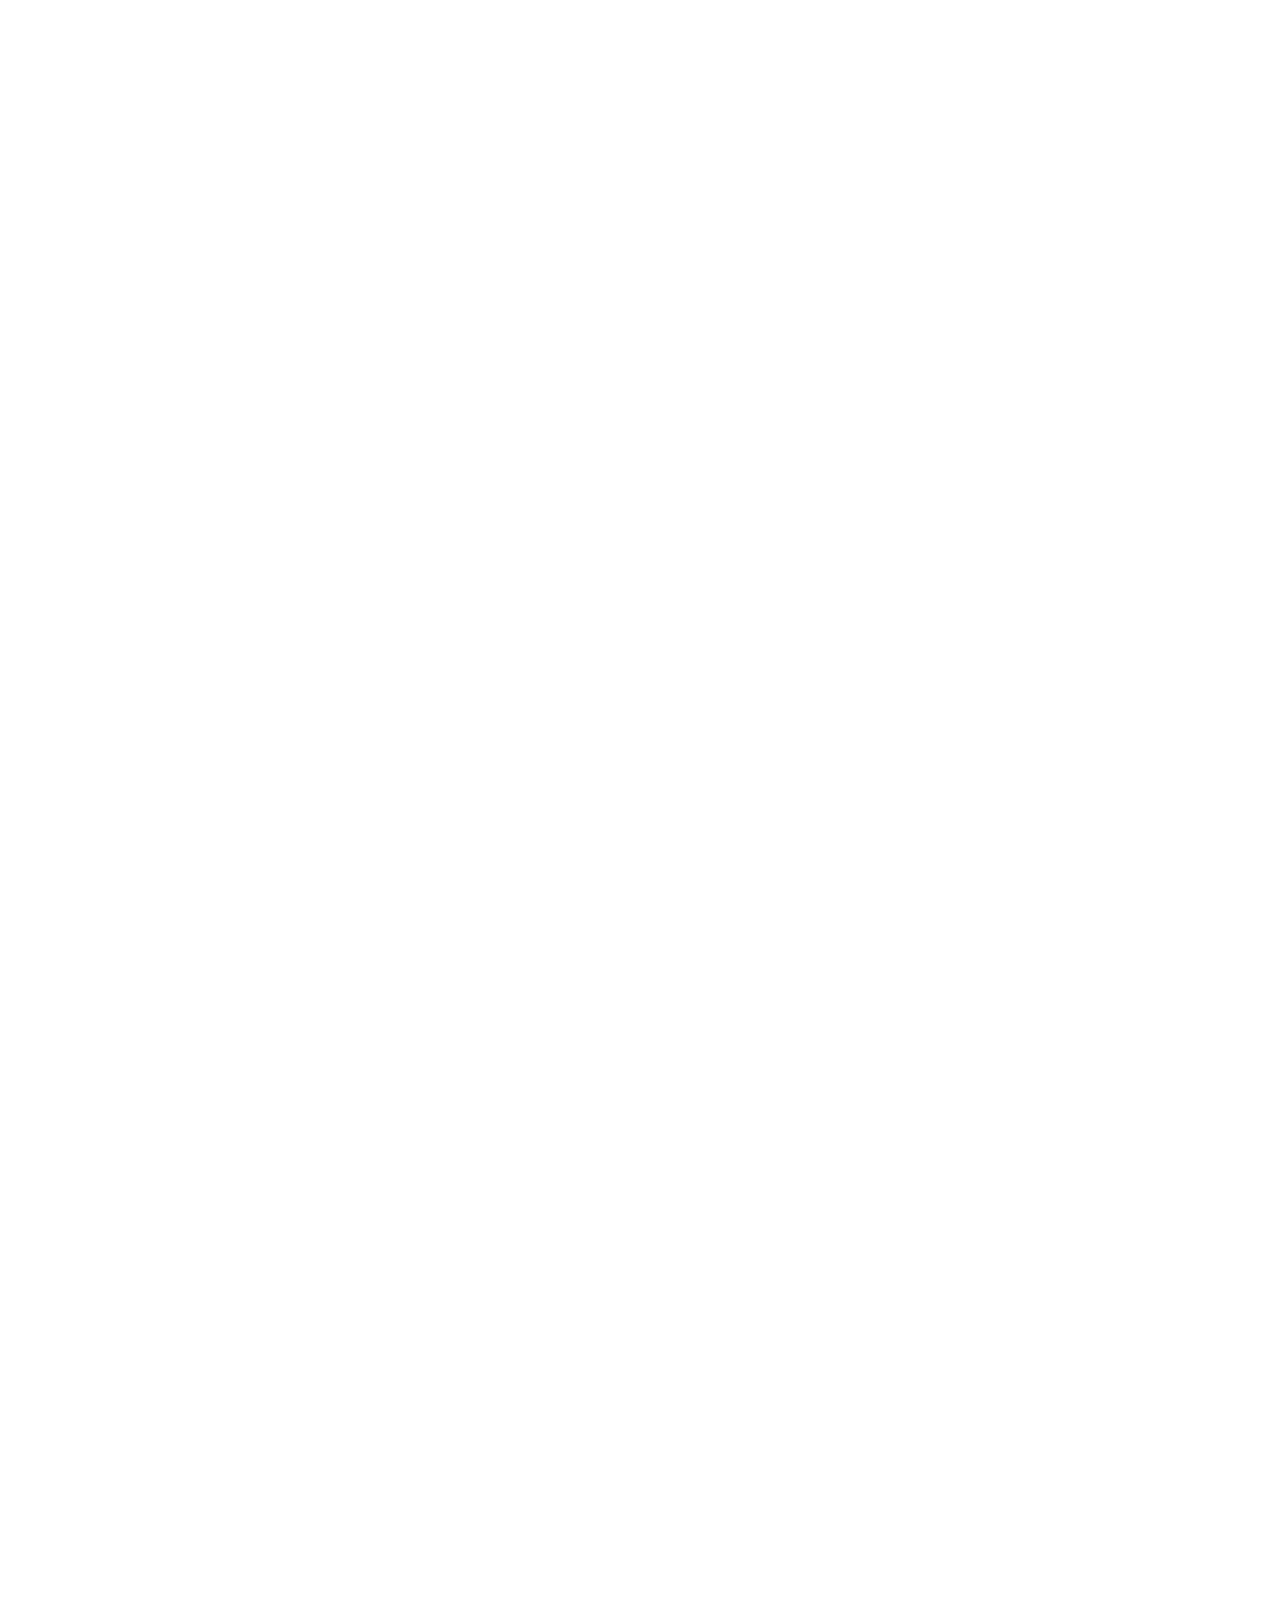
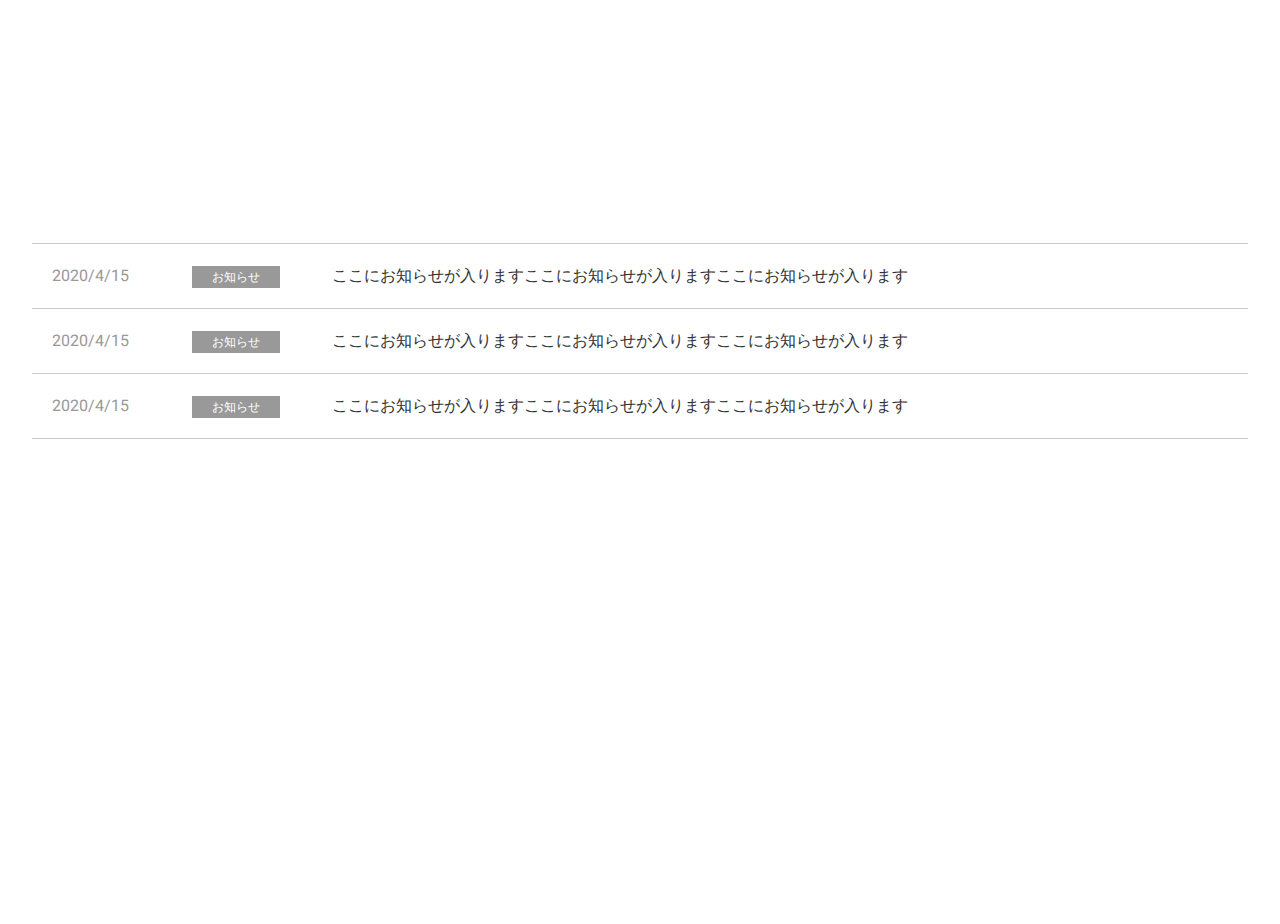
==== commit ae386dab: "dawda" ====
--- a/index.html
+++ b/index.html
@@ -52,7 +52,6 @@
             <div class="navbar-nav ms-auto p-4 p-lg-0">
                 <a href="index.html" class="nav-item nav-link active">トップ</a>
                 <a href="about.html" class="nav-item nav-link">支払方法</a>
-                <a href="announcement.html" class="nav-item nav-link">お知らせ</a>
                 <div class="nav-item dropdown">
                     <a href="#" class="nav-link dropdown-toggle" data-bs-toggle="dropdown">Pages</a>
                     <div class="dropdown-menu fade-down m-0">
@@ -362,16 +361,30 @@
         </div>
     </div>
     <!-- Testimonial End -->
-        
-    <ul class="news-list">
-        <li class="item">
-            <a href="announcement.html">
-                <p class="date">2023/5/13</p>
-                <p class="category"><span>WEBサイト開設</span></p>
-                <p class="title">5月13日 Rem-SHOPのWEBサイトが開設されました。</p>
-            </a>
-        </li>
-    </ul>
+    <link href="css/news-list.css" rel="stylesheet">
+<ul class="news-list">
+    <li class="item">
+        <a href="#">
+            <p class="date">2020/4/15</p>
+            <p class="category"><span>お知らせ</span></p>
+            <p class="title">ここにお知らせが入りますここにお知らせが入りますここにお知らせが入ります</p>
+        </a>
+    </li>
+    <li class="item">
+        <a href="#">
+            <p class="date">2020/4/15</p>
+            <p class="category"><span>お知らせ</span></p>
+            <p class="title">ここにお知らせが入りますここにお知らせが入りますここにお知らせが入ります</p>
+        </a>
+    </li>
+    <li class="item">
+        <a href="#">
+            <p class="date">2020/4/15</p>
+            <p class="category"><span>お知らせ</span></p>
+            <p class="title">ここにお知らせが入りますここにお知らせが入りますここにお知らせが入ります</p>
+        </a>
+    </li>
+</ul>
     <!-- Footer Start -->
     <div class="container-fluid bg-dark text-light footer pt-5 mt-5 wow fadeIn" data-wow-delay="0.1s">
         <div class="container py-5">
@@ -391,10 +404,7 @@
             <div class="copyright">
                 <div class="row">
                     <div class="col-md-6 text-center text-md-start mb-3 mb-md-0">
-                        &copy; <a class="border-bottom" href="#">Your Site Name</a>, All Right Reserved.
-
-                        <!--/*** This template is free as long as you keep the footer author’s credit link/attribution link/backlink. If you'd like to use the template without the footer author’s credit link/attribution link/backlink, you can purchase the Credit Removal License from "https://htmlcodex.com/credit-removal". Thank you for your support. ***/-->
-                        Designed By <a class="border-bottom" href="https://htmlcodex.com">HTML Codex</a>
+                        &copy; <a class="border-bottom" href="#">Rem-SHOP</a>, All Right Reserved.
                     </div>
                     <div class="col-md-6 text-center text-md-end">
                         <div class="footer-menu">
--- a/css/news-list.css
+++ b/css/news-list.css
@@ -0,0 +1,69 @@
+.news-list{
+  list-style: none outside;
+  margin: 0;
+  padding: 0;
+}
+.news-list .item a{
+  display: flex;
+  flex-wrap: wrap;
+  flex-wrap: nowrap;
+  text-decoration: none;
+  color: #333;
+  border-bottom: 1px solid #CCC;
+  padding: 20px 20px;
+}
+.news-list .item:first-child a{
+  border-top: 1px solid #CCC;
+}
+.news-list .item .date{
+  margin: 0;
+  min-width: 140px;
+  font-size: 16px;
+  color: #999;
+  padding: 0 20px 0 0;
+}
+.news-list .item .category{
+  margin: 0;
+  min-width: 140px;
+  padding: 0 20px 0 0;
+}
+.news-list .item .category span{
+  background: #999;
+  color: #FFF;
+  text-align: center;
+  display: inline-block;
+  padding: 5px 20px;
+  font-size: 12px;
+  line-height: 1;
+}
+.news-list .item .title{
+  margin: 0;
+  width: 100%;
+}
+.news-list .item a:hover .title{
+  color: #00F;
+}
+
+@media screen and (max-width: 767px){
+.news-list .item a{
+  flex-wrap: wrap;
+}
+.news-list .item .date{
+  min-width: 100px;
+}
+.news-list .item .title{
+  margin-top: 10px;
+}
+}
+
+/* 装飾 */
+ 
+*{
+  box-sizing: border-box;
+}
+a{
+  text-decoration: none;
+}
+body{
+  margin: 20px;
+}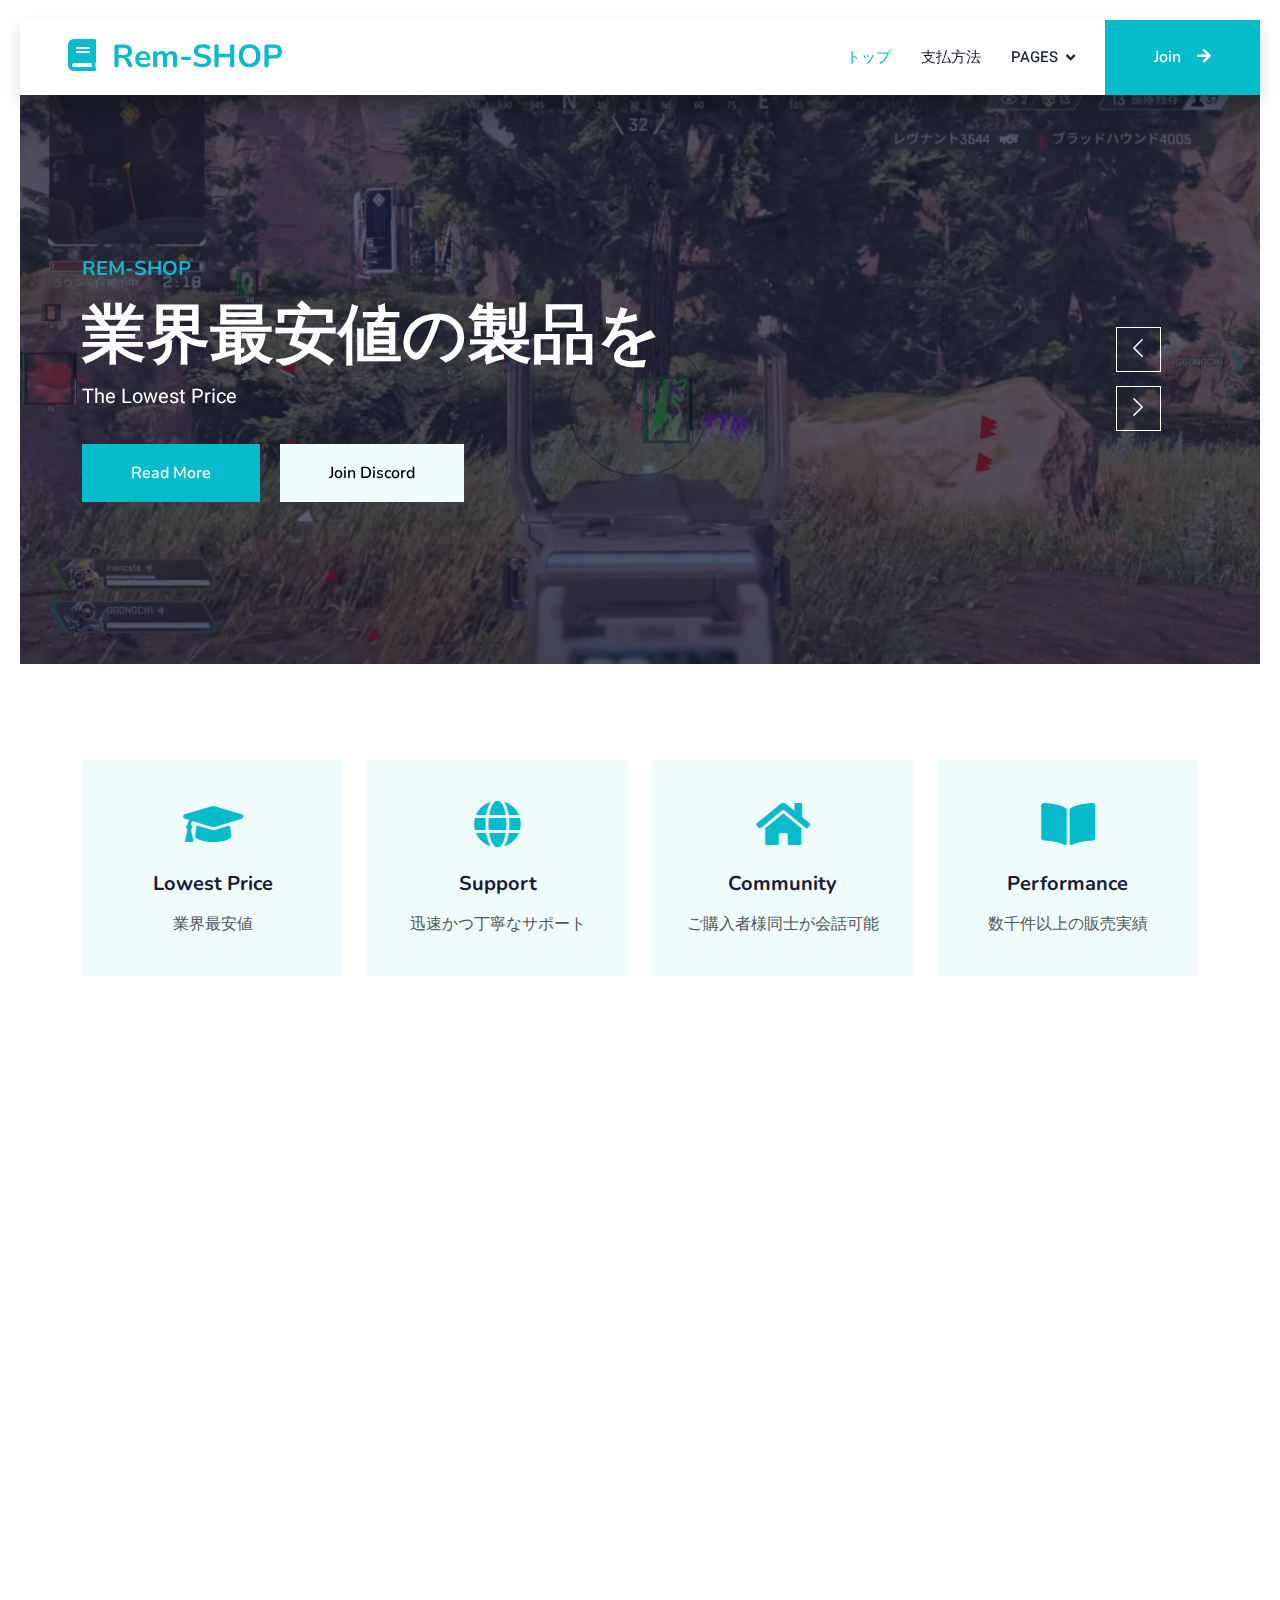
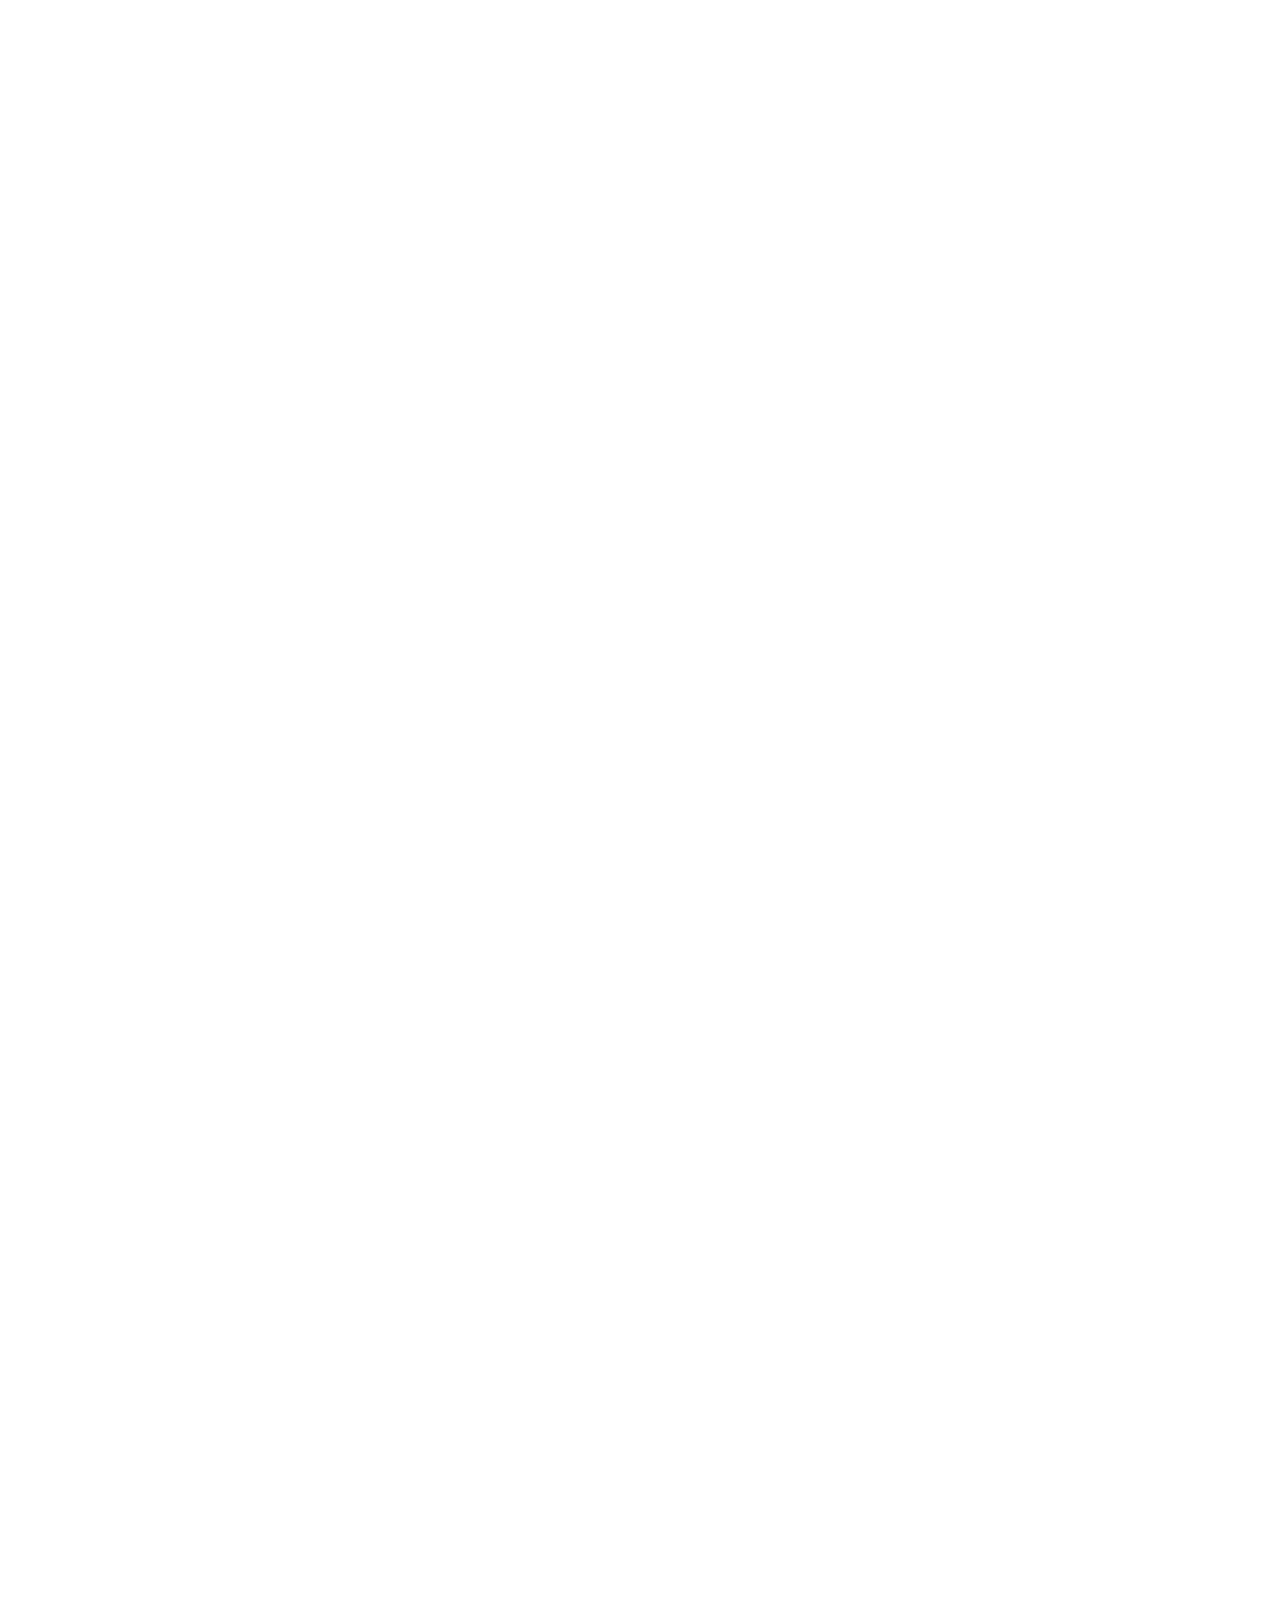
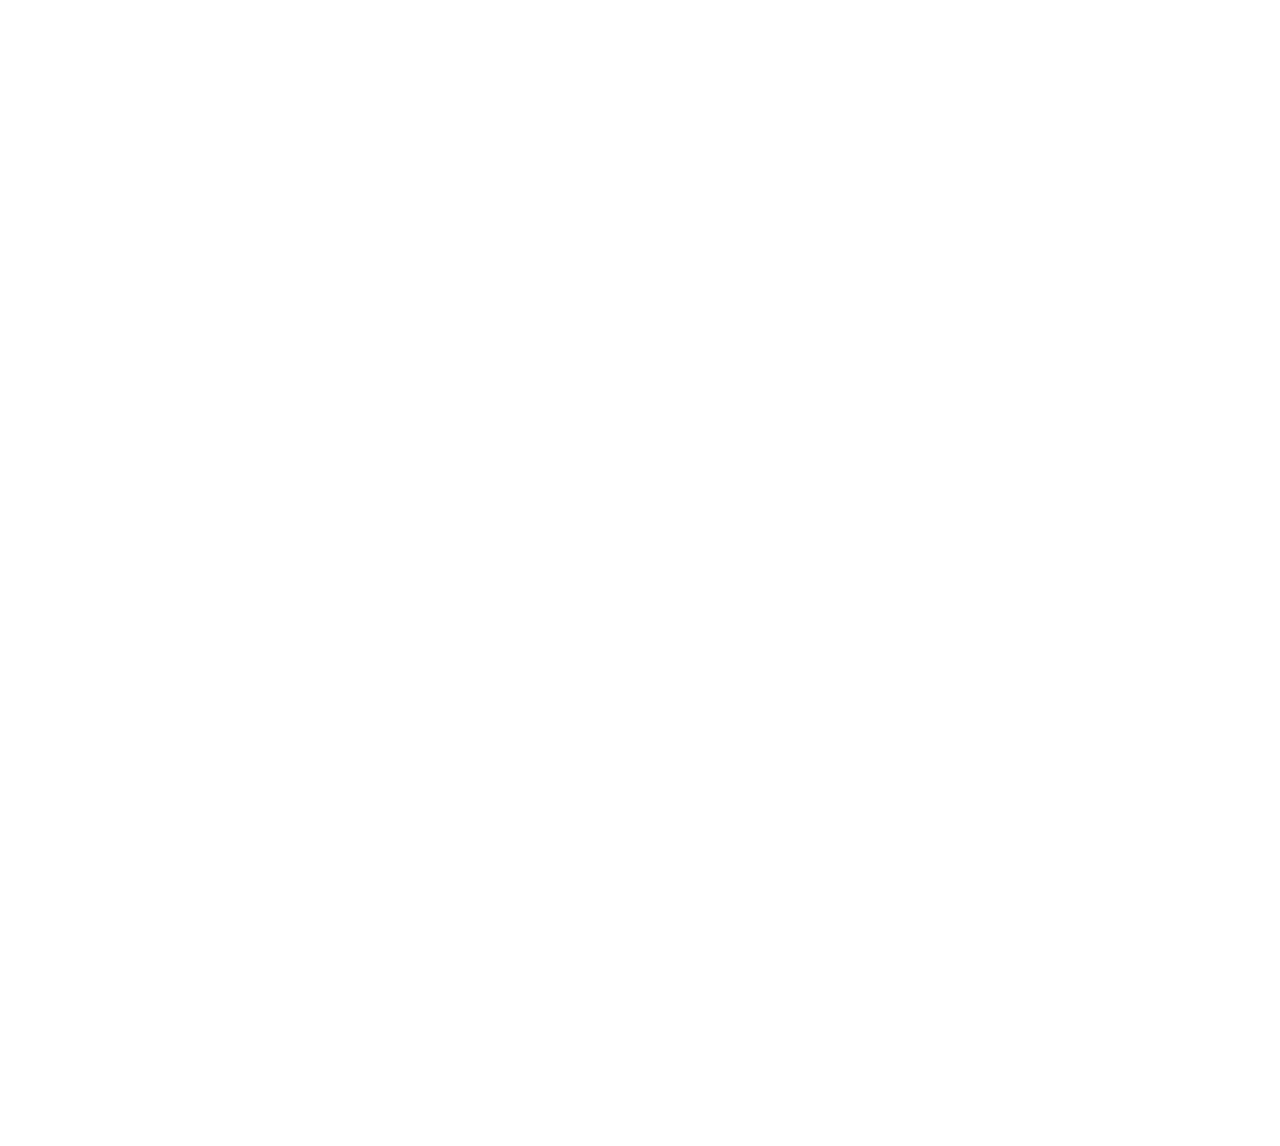
==== commit dc9a0827: "da" ====
--- a/index.html
+++ b/index.html
@@ -362,27 +362,25 @@
     </div>
     <!-- Testimonial End -->
     <link href="css/news-list.css" rel="stylesheet">
+    <div class="container-xxl py-5 wow fadeInUp" data-wow-delay="0.1s">
+        <div class="container">
+            <div class="text-center">
+                <h6 class="section-title bg-white text-center text-primary px-3">Announcese</h6>
+                <h1 class="mb-5">お知らせ</h1>
+                <li class="item">
+                    <a href="#">
+                        <p class="date">2023/5/13</p>
+                        <p class="category"><span>リリース</span></p>
+                        <p class="title">lsd-apexがリリースされました。外部起動で安全性◎。</p>
+                    </a>
 <ul class="news-list">
     <li class="item">
-        <a href="#">
-            <p class="date">2020/4/15</p>
-            <p class="category"><span>お知らせ</span></p>
-            <p class="title">ここにお知らせが入りますここにお知らせが入りますここにお知らせが入ります</p>
+        <a href="http://discord.gg/kyZmy9dxrU">
+            <p class="date">2023/05/13</p>
+            <p class="category"><span>WEBサイト開設</span></p>
+            <p class="title">REM-SHOPのWEBサイトが開設されました</p>
         </a>
-    </li>
-    <li class="item">
-        <a href="#">
-            <p class="date">2020/4/15</p>
-            <p class="category"><span>お知らせ</span></p>
-            <p class="title">ここにお知らせが入りますここにお知らせが入りますここにお知らせが入ります</p>
-        </a>
-    </li>
-    <li class="item">
-        <a href="#">
-            <p class="date">2020/4/15</p>
-            <p class="category"><span>お知らせ</span></p>
-            <p class="title">ここにお知らせが入りますここにお知らせが入りますここにお知らせが入ります</p>
-        </a>
+
     </li>
 </ul>
     <!-- Footer Start -->
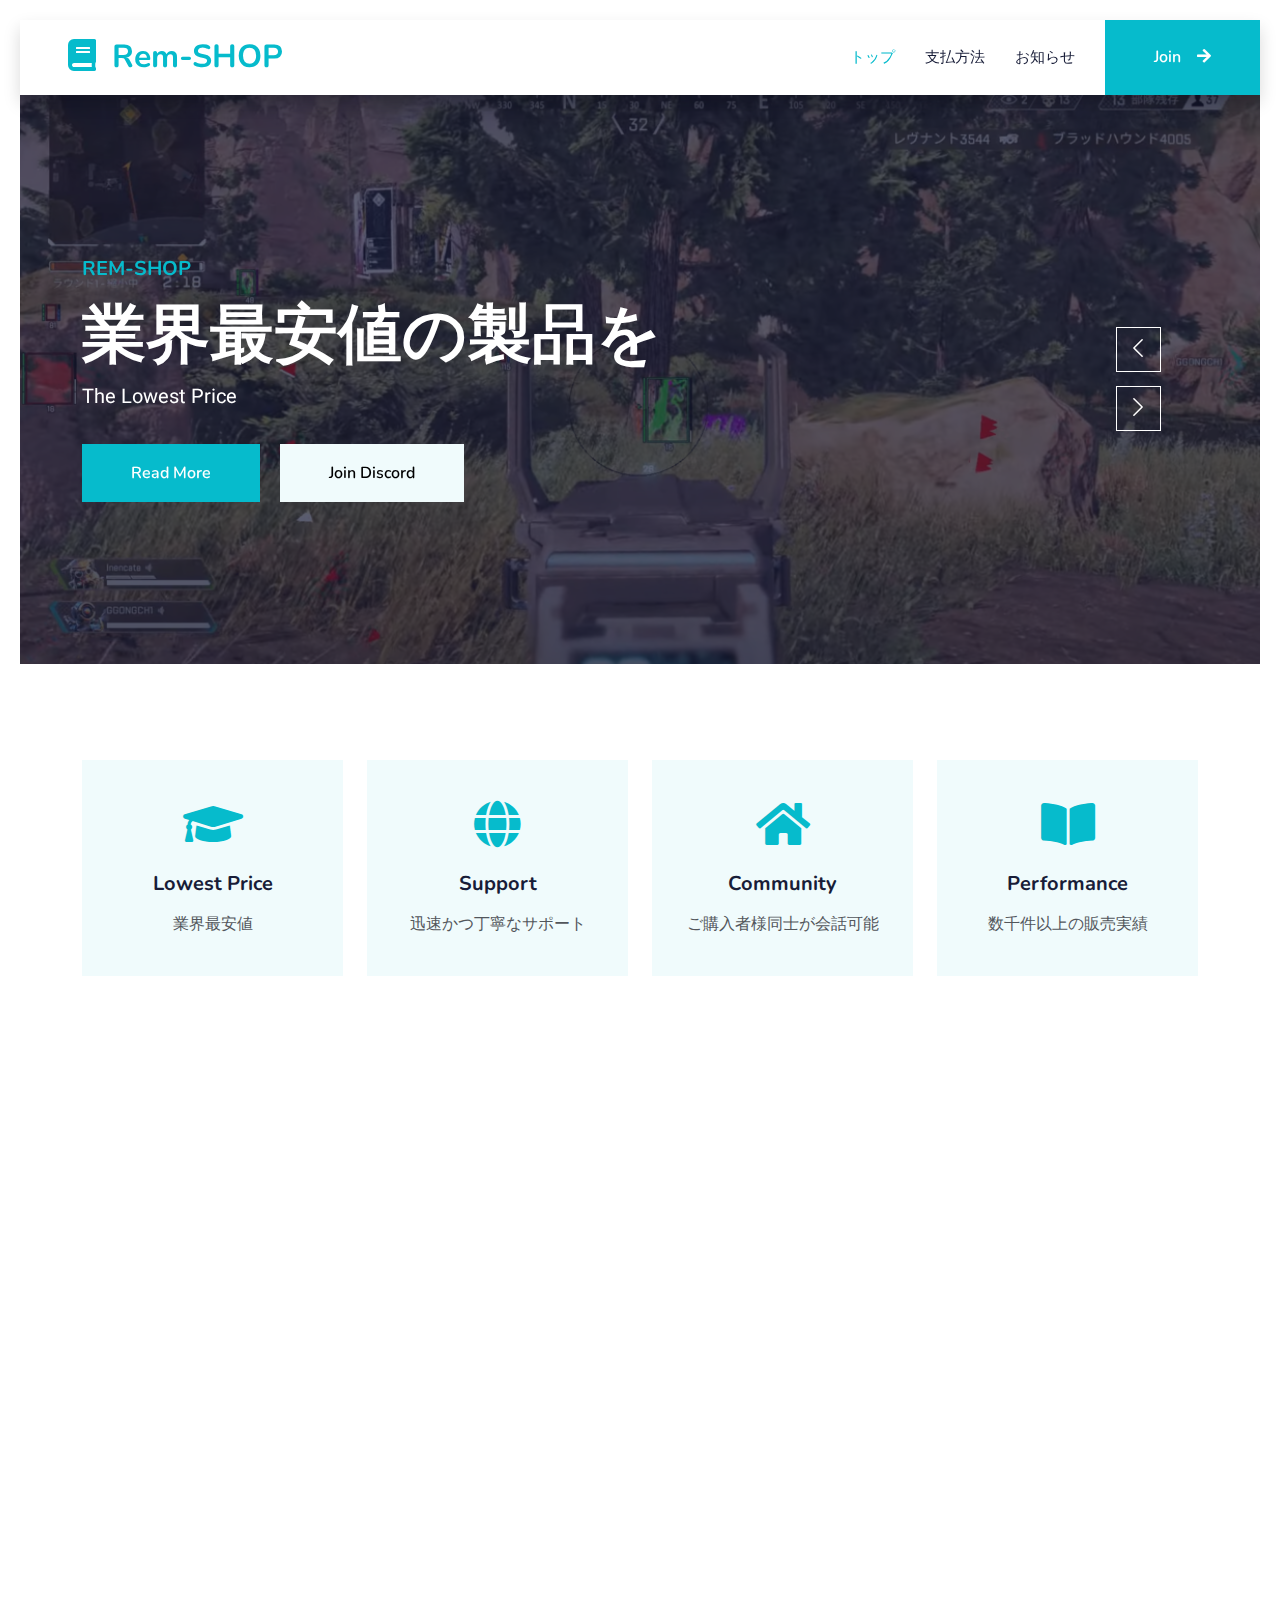
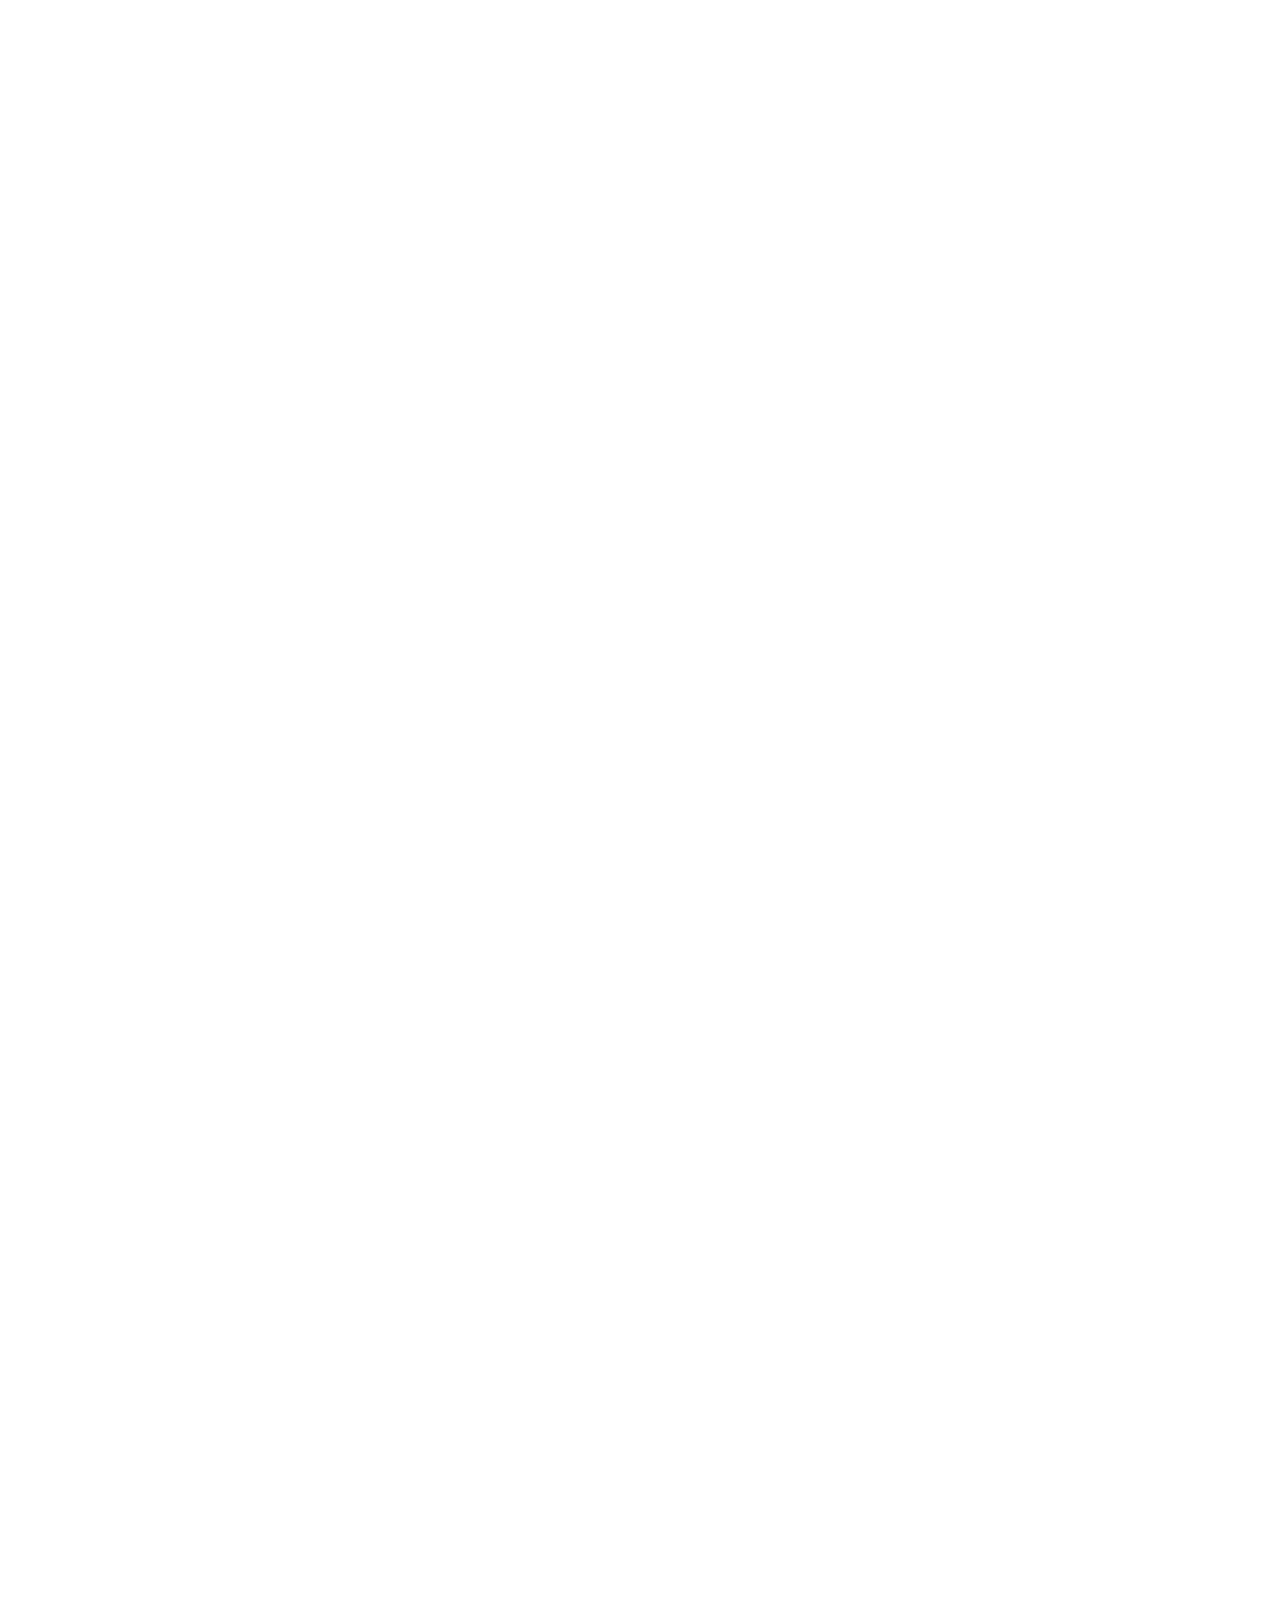
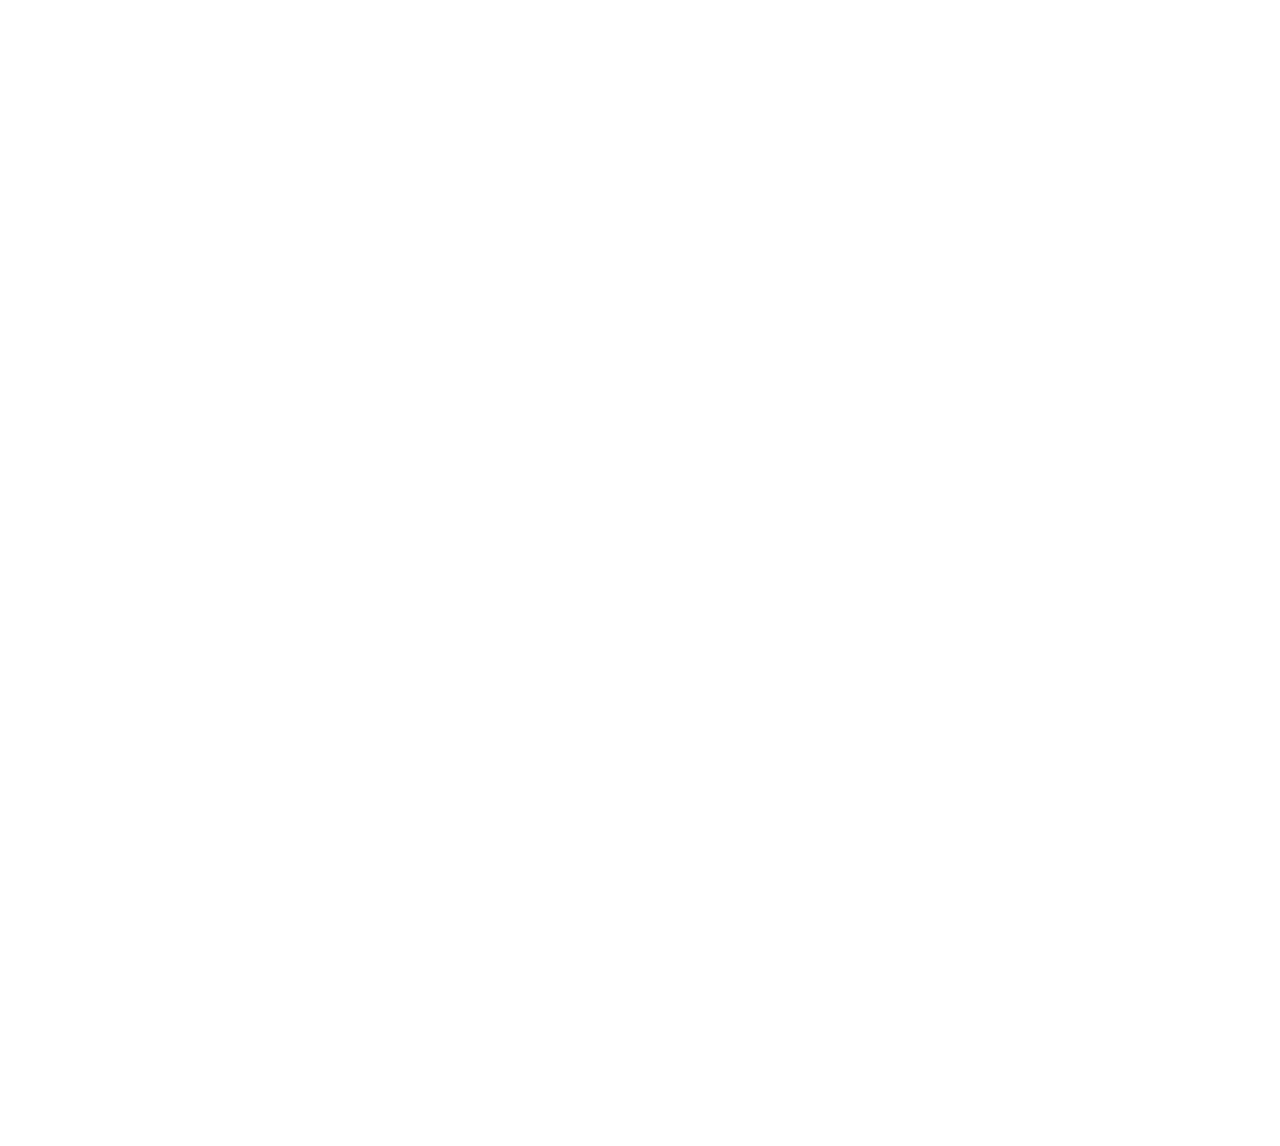
==== commit a9e605c6: "dada" ====
--- a/index.html
+++ b/index.html
@@ -52,12 +52,7 @@
             <div class="navbar-nav ms-auto p-4 p-lg-0">
                 <a href="index.html" class="nav-item nav-link active">トップ</a>
                 <a href="about.html" class="nav-item nav-link">支払方法</a>
-                <div class="nav-item dropdown">
-                    <a href="#" class="nav-link dropdown-toggle" data-bs-toggle="dropdown">Pages</a>
-                    <div class="dropdown-menu fade-down m-0">
-                        <a href="team.html" class="dropdown-item">Our Team</a>
-                        <a href="testimonial.html" class="dropdown-item">Testimonial</a>
-                        <a href="404.html" class="dropdown-item">404 Page</a>
+                <a href="announcement.html" class="nav-item nav-link">お知らせ</a>
                     </div>
                 </div>
             </div>
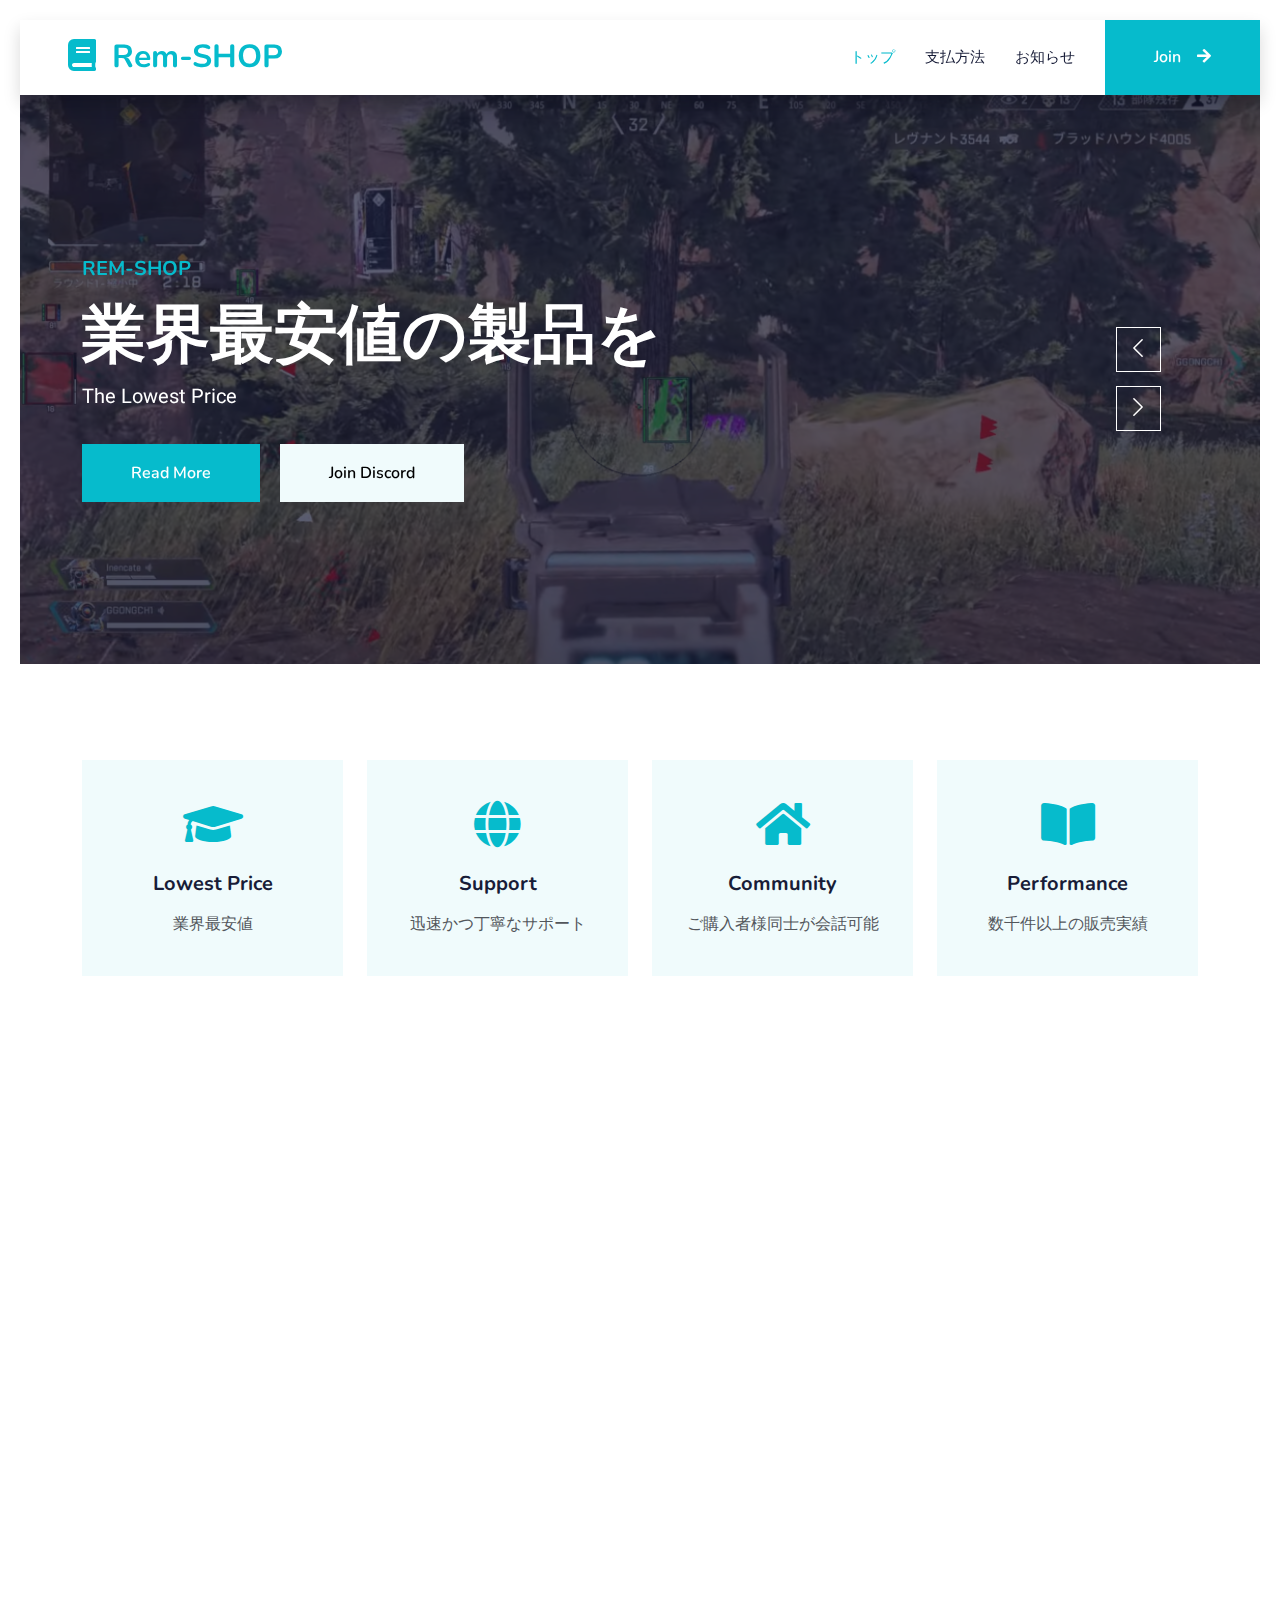
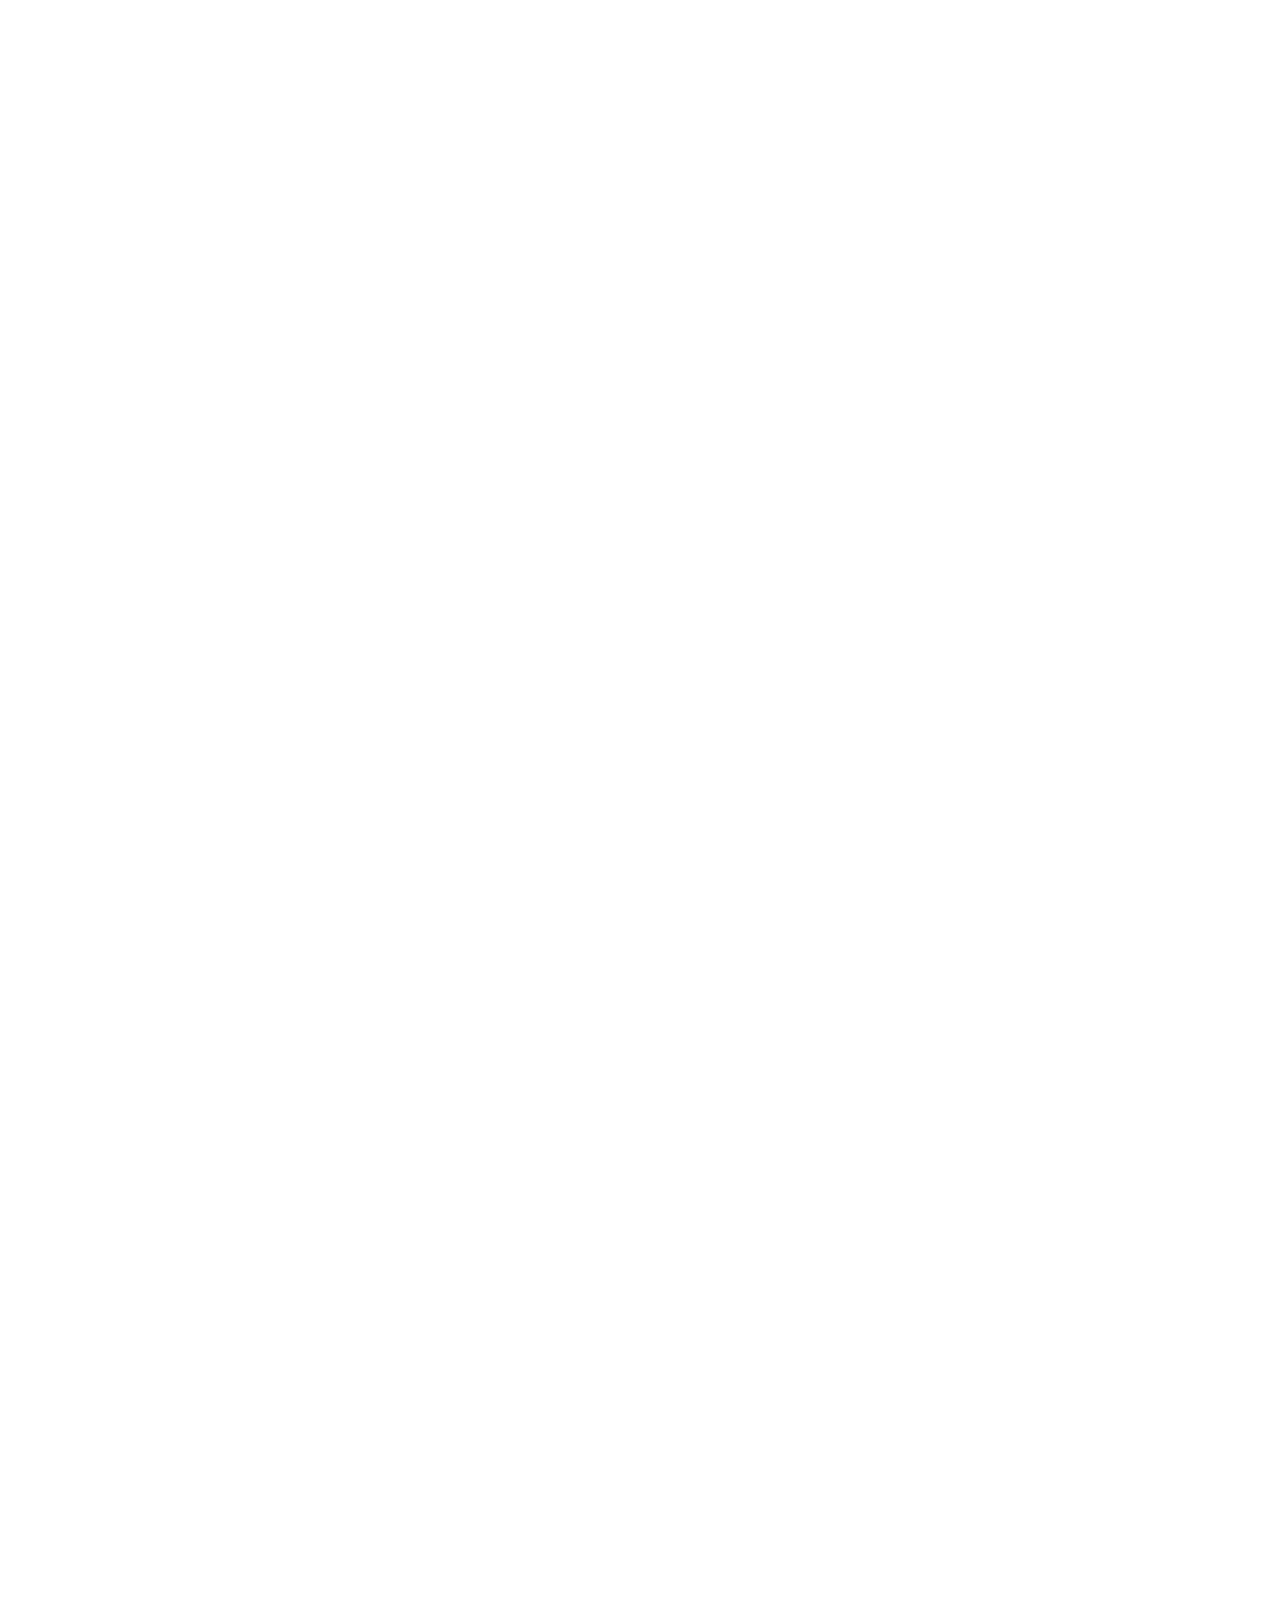
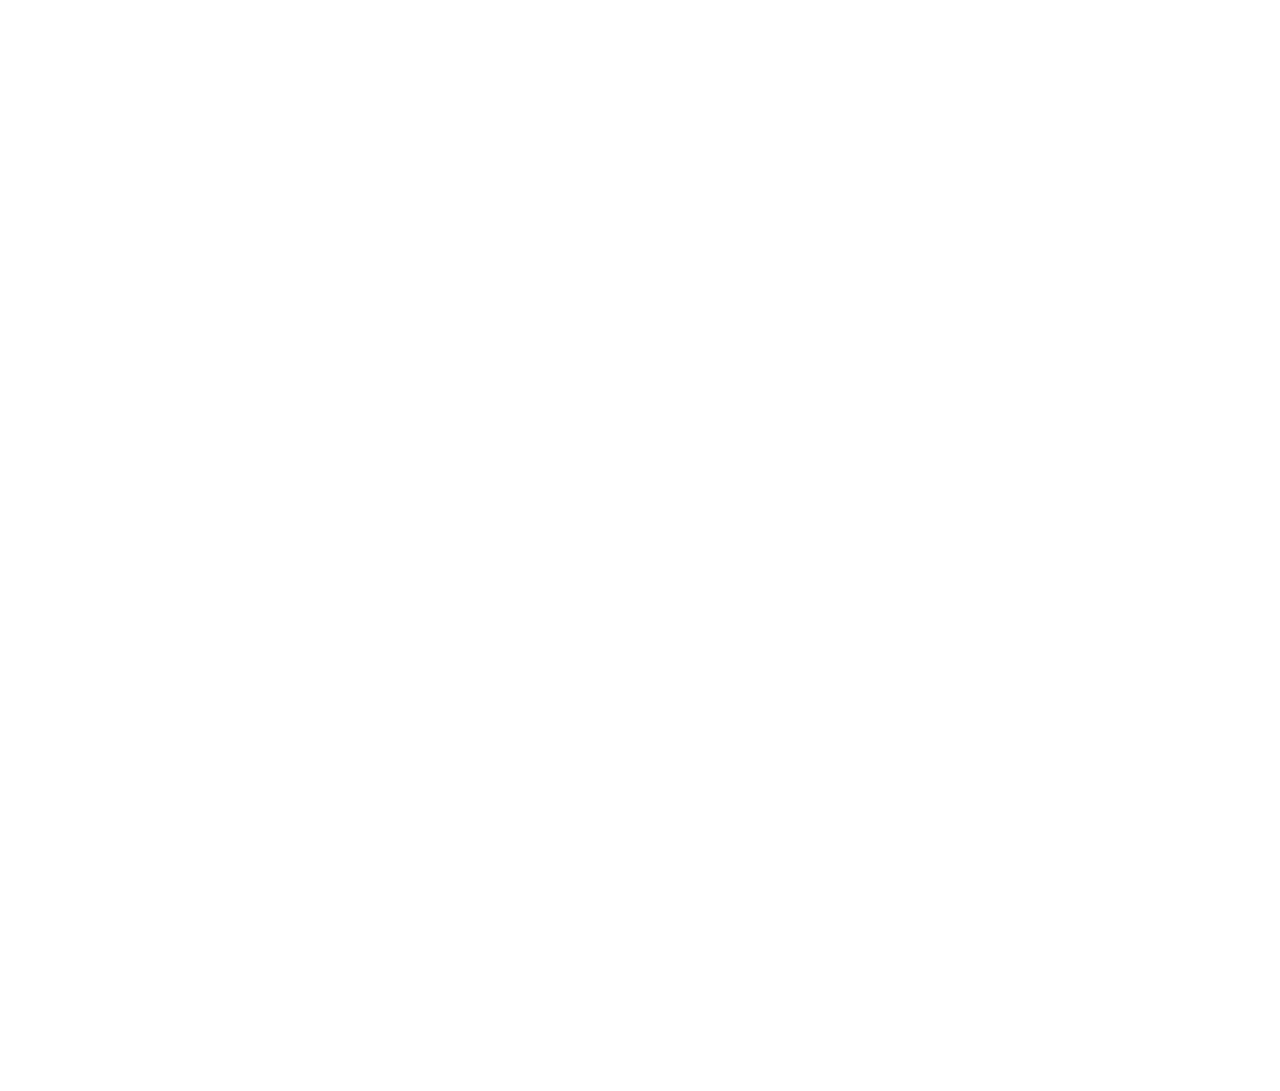
==== commit 2273a2d6: "dawda" ====
--- a/index.html
+++ b/index.html
@@ -362,20 +362,26 @@
             <div class="text-center">
                 <h6 class="section-title bg-white text-center text-primary px-3">Announcese</h6>
                 <h1 class="mb-5">お知らせ</h1>
-                <li class="item">
-                    <a href="#">
-                        <p class="date">2023/5/13</p>
-                        <p class="category"><span>リリース</span></p>
-                        <p class="title">lsd-apexがリリースされました。外部起動で安全性◎。</p>
-                    </a>
-<ul class="news-list">
-    <li class="item">
-        <a href="http://discord.gg/kyZmy9dxrU">
-            <p class="date">2023/05/13</p>
-            <p class="category"><span>WEBサイト開設</span></p>
-            <p class="title">REM-SHOPのWEBサイトが開設されました</p>
-        </a>
-
+                <ul class="news-list">
+                    <li class="item">
+                        <a href="#">
+                            <p class="date">2023/5/13</p>
+                            <p class="category"><span>リリース</span></p>
+                            <p class="title">lsd-apexがリリースされました。外部起動で安全性◎。</p>
+                        </a>
+                    </li>
+                    <li class="item">
+                        <a href="http://discord.gg/kyZmy9dxrU">
+                            <p class="date">2023/05/13</p>
+                            <p class="category"><span>WEBサイト開設</span></p>
+                            <p class="title">REM-SHOPのWEBサイトが開設されました</p>
+                        </a>
+                    </li>
+                </ul>
+            </div>
+        </div>
+    </div>
+    
     </li>
 </ul>
     <!-- Footer Start -->
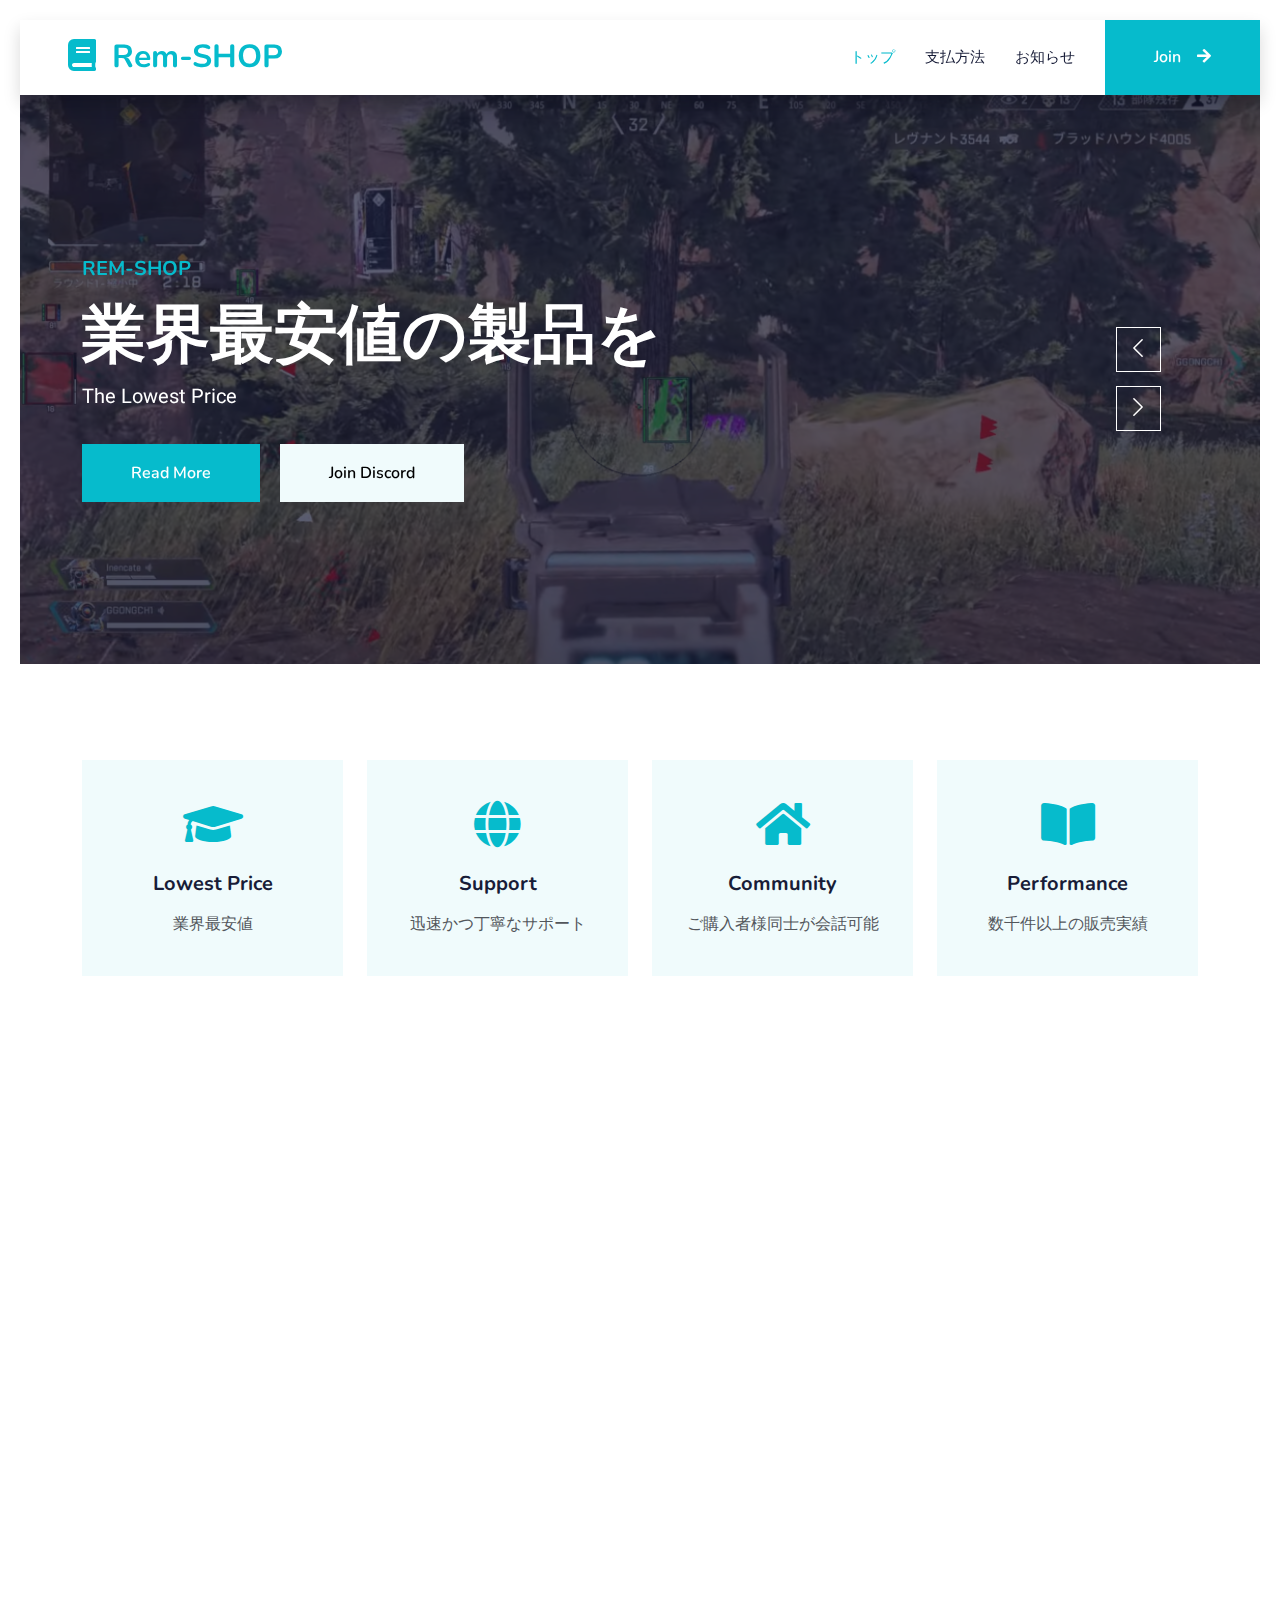
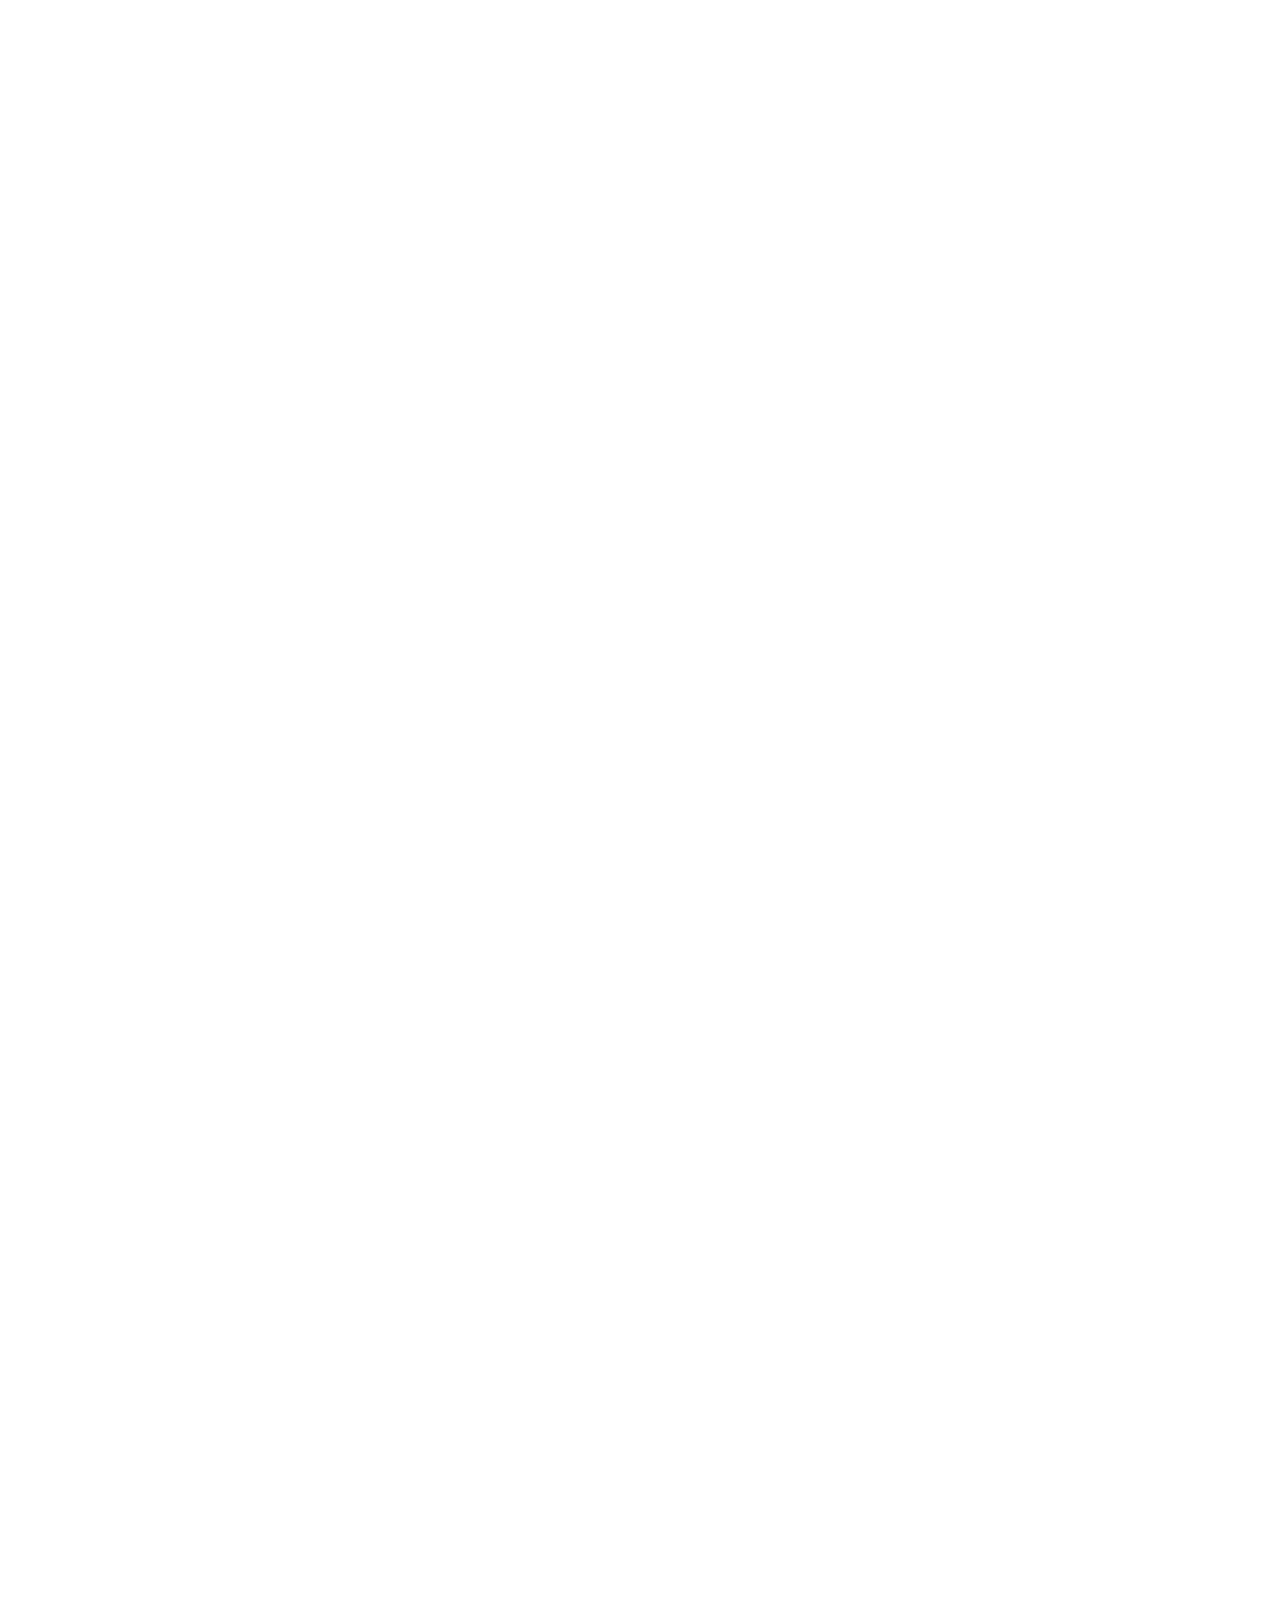
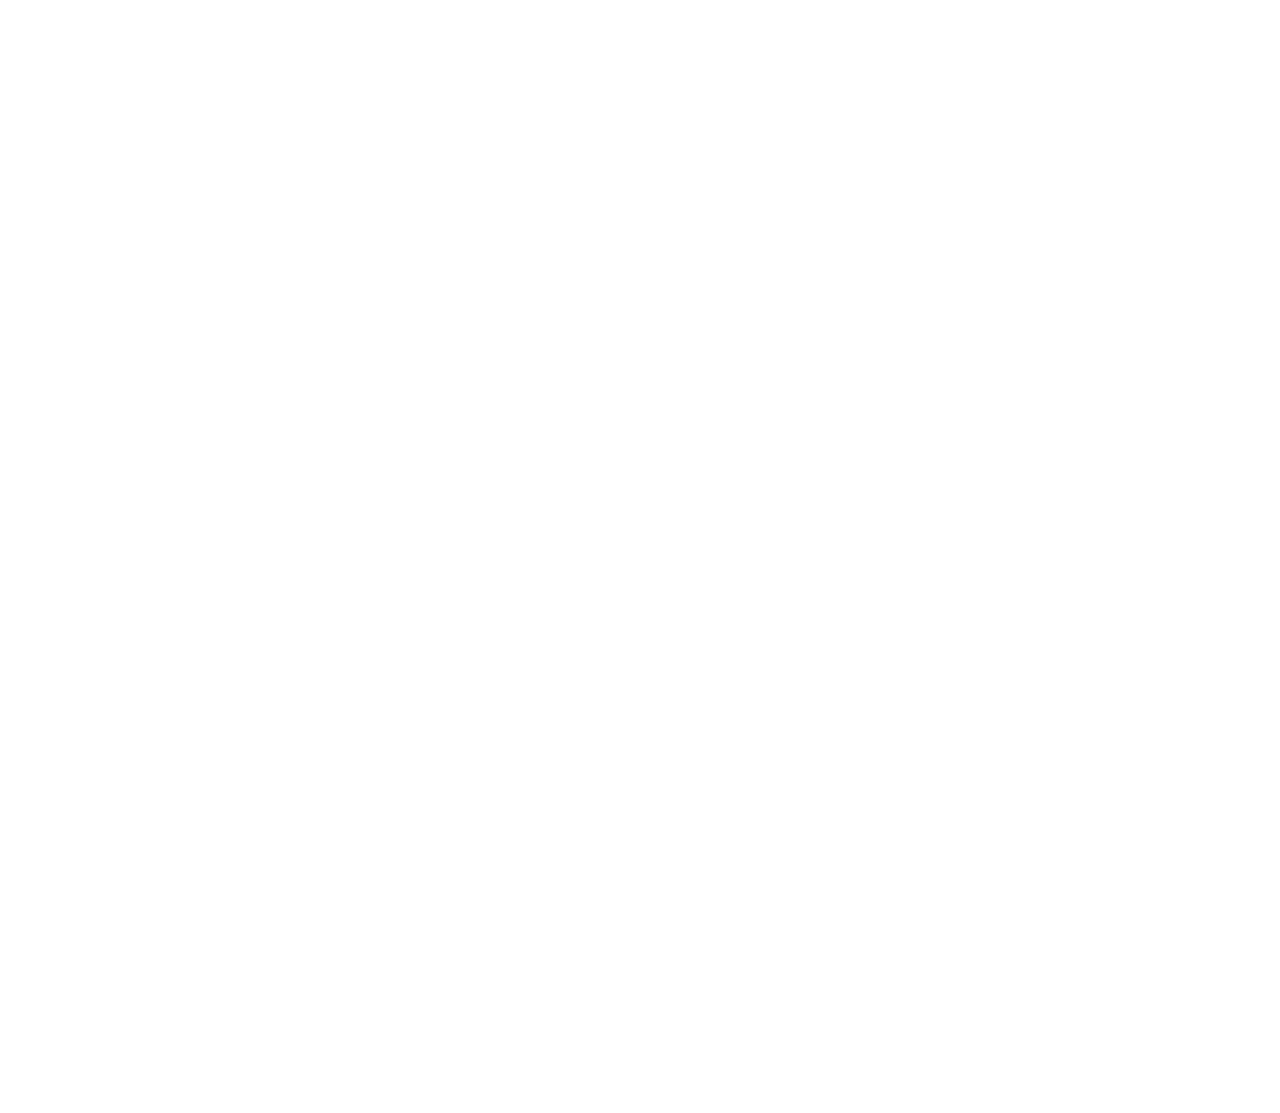
==== commit d30579f1: "dada" ====
--- a/index.html
+++ b/index.html
@@ -365,7 +365,7 @@
                 <ul class="news-list">
                     <li class="item">
                         <a href="#">
-                            <p class="date">2023/5/13</p>
+                            <p class="date">2023/05/13</p>
                             <p class="category"><span>リリース</span></p>
                             <p class="title">lsd-apexがリリースされました。外部起動で安全性◎。</p>
                         </a>
@@ -373,7 +373,7 @@
                     <li class="item">
                         <a href="http://discord.gg/kyZmy9dxrU">
                             <p class="date">2023/05/13</p>
-                            <p class="category"><span>WEBサイト開設</span></p>
+                            <p class="category"><span>Wサイト開設</span></p>
                             <p class="title">REM-SHOPのWEBサイトが開設されました</p>
                         </a>
                     </li>
--- a/css/news-list.css
+++ b/css/news-list.css
@@ -66,4 +66,12 @@
 }
 body{
   margin: 20px;
-}+}
+
+ul.news-list {
+  line-height: 1.5;
+}
+
+li.item {
+  margin-bottom: 1em;
+}
